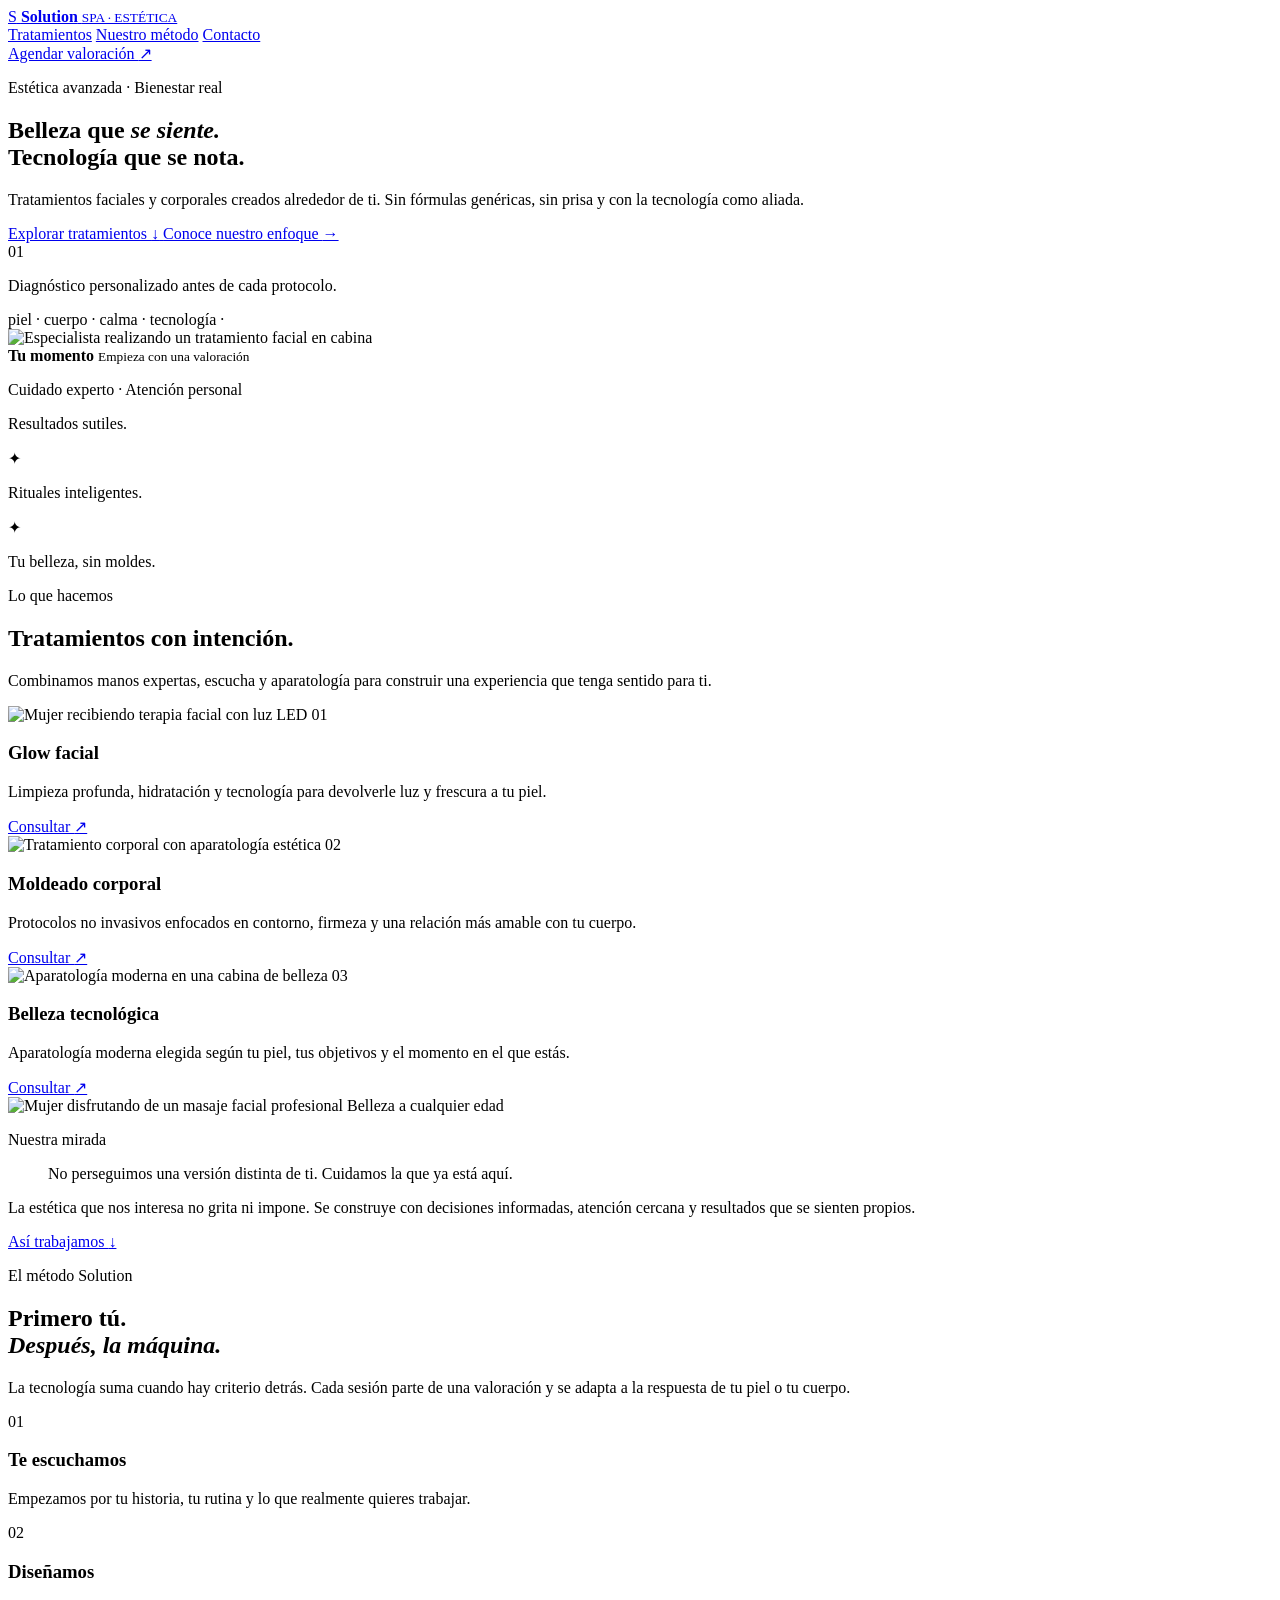
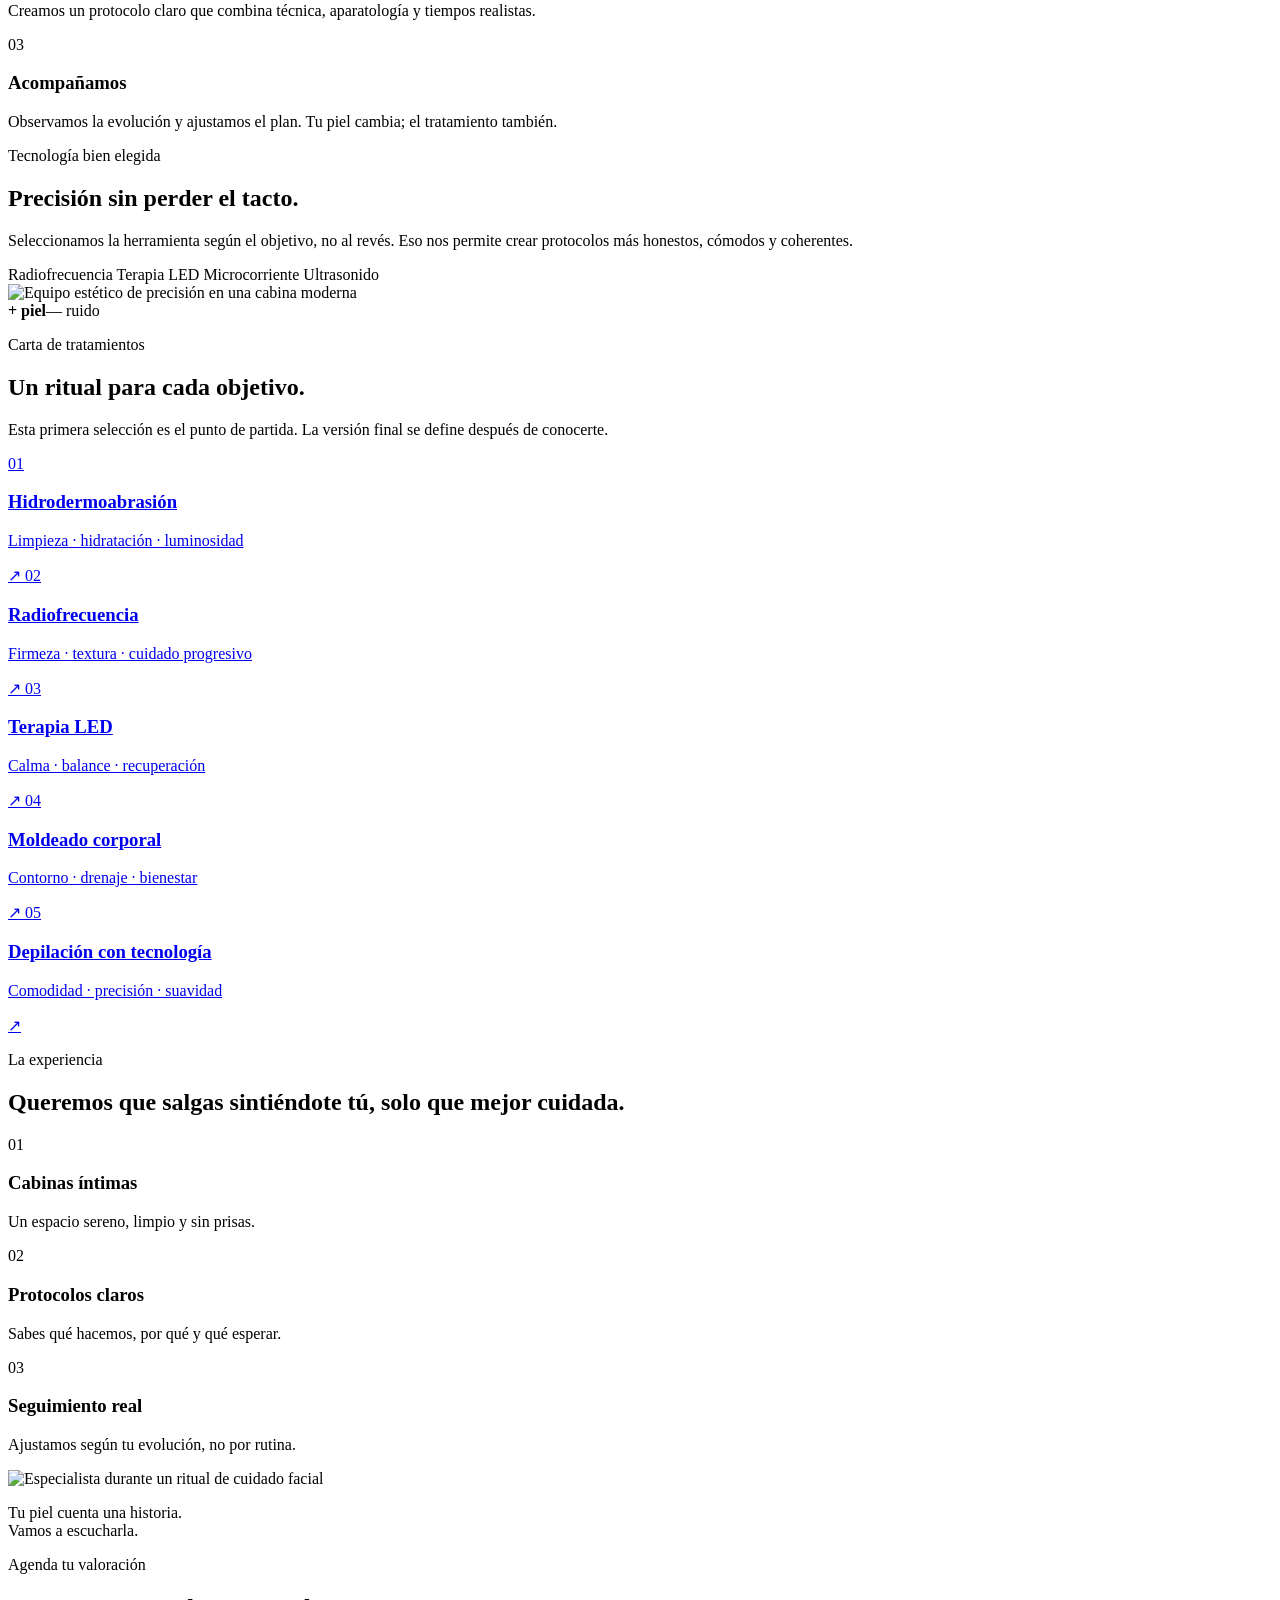
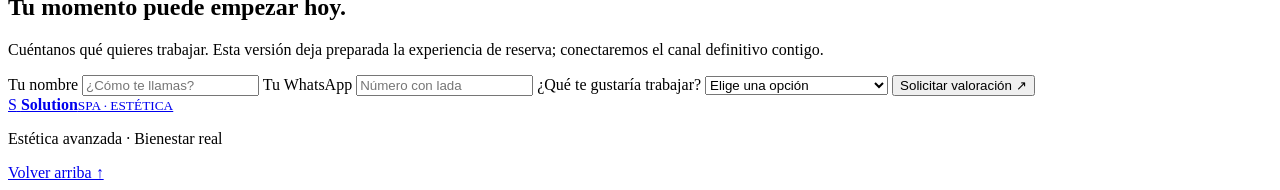
==== index.html @ 18a2b8a5 "Create complete Solution SPA landing page" ====
<!doctype html>
<html lang="es-MX">
  <head>
    <meta charset="UTF-8" />
    <meta name="viewport" content="width=device-width, initial-scale=1" />
    <meta name="theme-color" content="#2b2323" />
    <meta
      name="description"
      content="Tratamientos faciales y corporales personalizados con aparatología estética, cuidado experto y una experiencia creada alrededor de ti."
    />
    <meta property="og:type" content="website" />
    <meta property="og:locale" content="es_MX" />
    <meta property="og:title" content="Solution SPA | Belleza que se siente" />
    <meta
      property="og:description"
      content="Tecnología que se nota. Tratamientos faciales y corporales creados alrededor de ti."
    />
    <meta
      property="og:image"
      content="https://solution-spa.fernandez83.chatgpt.site/og.png"
    />
    <meta name="twitter:card" content="summary_large_image" />
    <title>Solution SPA | Estética avanzada y bienestar</title>
    <link rel="icon" href="favicon.svg" type="image/svg+xml" />
    <link rel="preconnect" href="https://images.pexels.com" />
    <link rel="stylesheet" href="styles.css" />
    <script src="script.js" defer></script>
  </head>
  <body>
    <main>
      <header class="site-header">
        <a class="brand" href="#inicio" aria-label="Solution SPA, inicio">
          <span class="brand-mark">S</span>
          <span class="brand-copy">
            <strong>Solution</strong>
            <small>SPA · ESTÉTICA</small>
          </span>
        </a>

        <nav class="desktop-nav" aria-label="Navegación principal">
          <a href="#tratamientos">Tratamientos</a>
          <a href="#metodo">Nuestro método</a>
          <a href="#contacto">Contacto</a>
        </nav>

        <a class="header-cta" href="#contacto">
          Agendar valoración <span aria-hidden="true">↗</span>
        </a>
      </header>

      <section class="hero" id="inicio">
        <div class="hero-copy">
          <p class="eyebrow"><span></span> Estética avanzada · Bienestar real</p>
          <h1>
            Belleza que <em>se siente.</em><br />
            Tecnología que se nota.
          </h1>
          <p class="hero-intro">
            Tratamientos faciales y corporales creados alrededor de ti. Sin
            fórmulas genéricas, sin prisa y con la tecnología como aliada.
          </p>
          <div class="hero-actions">
            <a class="button button-primary" href="#tratamientos">
              Explorar tratamientos <span aria-hidden="true">↓</span>
            </a>
            <a class="text-link" href="#metodo">
              Conoce nuestro enfoque <span aria-hidden="true">→</span>
            </a>
          </div>
          <div class="hero-detail">
            <span>01</span>
            <p>Diagnóstico personalizado antes de cada protocolo.</p>
          </div>
        </div>

        <div class="hero-visual">
          <div class="hero-orbit" aria-hidden="true">
            <span>piel · cuerpo · calma · tecnología ·</span>
          </div>
          <img
            src="https://images.pexels.com/photos/7446662/pexels-photo-7446662.jpeg?auto=compress&amp;cs=tinysrgb&amp;w=1600"
            alt="Especialista realizando un tratamiento facial en cabina"
          />
          <div class="hero-card">
            <span class="pulse"></span>
            <div>
              <strong>Tu momento</strong>
              <small>Empieza con una valoración</small>
            </div>
          </div>
          <p class="image-credit">Cuidado experto · Atención personal</p>
        </div>
      </section>

      <section class="intro-band" aria-label="Filosofía Solution SPA">
        <p>Resultados sutiles.</p>
        <span aria-hidden="true">✦</span>
        <p>Rituales inteligentes.</p>
        <span aria-hidden="true">✦</span>
        <p>Tu belleza, sin moldes.</p>
      </section>

      <section class="treatments section-shell" id="tratamientos">
        <div class="section-heading">
          <div>
            <p class="eyebrow"><span></span> Lo que hacemos</p>
            <h2>Tratamientos con intención.</h2>
          </div>
          <p>
            Combinamos manos expertas, escucha y aparatología para construir
            una experiencia que tenga sentido para ti.
          </p>
        </div>

        <div class="treatment-grid">
          <article class="treatment-card">
            <div class="treatment-image">
              <img
                src="https://images.pexels.com/photos/7216290/pexels-photo-7216290.jpeg?auto=compress&amp;cs=tinysrgb&amp;w=1200"
                alt="Mujer recibiendo terapia facial con luz LED"
                loading="lazy"
              />
              <span>01</span>
            </div>
            <div class="treatment-content">
              <h3>Glow facial</h3>
              <p>
                Limpieza profunda, hidratación y tecnología para devolverle luz
                y frescura a tu piel.
              </p>
              <a href="#contacto">Consultar <span aria-hidden="true">↗</span></a>
            </div>
          </article>

          <article class="treatment-card">
            <div class="treatment-image">
              <img
                src="https://images.pexels.com/photos/7772650/pexels-photo-7772650.jpeg?auto=compress&amp;cs=tinysrgb&amp;w=1200"
                alt="Tratamiento corporal con aparatología estética"
                loading="lazy"
              />
              <span>02</span>
            </div>
            <div class="treatment-content">
              <h3>Moldeado corporal</h3>
              <p>
                Protocolos no invasivos enfocados en contorno, firmeza y una
                relación más amable con tu cuerpo.
              </p>
              <a href="#contacto">Consultar <span aria-hidden="true">↗</span></a>
            </div>
          </article>

          <article class="treatment-card">
            <div class="treatment-image">
              <img
                src="https://images.pexels.com/photos/3736280/pexels-photo-3736280.jpeg?auto=compress&amp;cs=tinysrgb&amp;w=1200"
                alt="Aparatología moderna en una cabina de belleza"
                loading="lazy"
              />
              <span>03</span>
            </div>
            <div class="treatment-content">
              <h3>Belleza tecnológica</h3>
              <p>
                Aparatología moderna elegida según tu piel, tus objetivos y el
                momento en el que estás.
              </p>
              <a href="#contacto">Consultar <span aria-hidden="true">↗</span></a>
            </div>
          </article>
        </div>
      </section>

      <section class="manifesto">
        <div class="manifesto-image">
          <img
            src="https://images.pexels.com/photos/7582555/pexels-photo-7582555.jpeg?auto=compress&amp;cs=tinysrgb&amp;w=1600"
            alt="Mujer disfrutando de un masaje facial profesional"
            loading="lazy"
          />
          <span class="image-label">Belleza a cualquier edad</span>
        </div>
        <div class="manifesto-copy">
          <p class="eyebrow"><span></span> Nuestra mirada</p>
          <blockquote>
            No perseguimos una versión distinta de ti. Cuidamos la que ya está
            aquí.
          </blockquote>
          <p>
            La estética que nos interesa no grita ni impone. Se construye con
            decisiones informadas, atención cercana y resultados que se sienten
            propios.
          </p>
          <a class="text-link" href="#metodo">
            Así trabajamos <span aria-hidden="true">↓</span>
          </a>
        </div>
      </section>

      <section class="method section-shell" id="metodo">
        <div class="method-intro">
          <p class="eyebrow"><span></span> El método Solution</p>
          <h2>Primero tú.<br /><em>Después, la máquina.</em></h2>
          <p>
            La tecnología suma cuando hay criterio detrás. Cada sesión parte de
            una valoración y se adapta a la respuesta de tu piel o tu cuerpo.
          </p>
        </div>
        <div class="method-steps">
          <article>
            <span>01</span>
            <div>
              <h3>Te escuchamos</h3>
              <p>
                Empezamos por tu historia, tu rutina y lo que realmente quieres
                trabajar.
              </p>
            </div>
          </article>
          <article>
            <span>02</span>
            <div>
              <h3>Diseñamos</h3>
              <p>
                Creamos un protocolo claro que combina técnica, aparatología y
                tiempos realistas.
              </p>
            </div>
          </article>
          <article>
            <span>03</span>
            <div>
              <h3>Acompañamos</h3>
              <p>
                Observamos la evolución y ajustamos el plan. Tu piel cambia; el
                tratamiento también.
              </p>
            </div>
          </article>
        </div>
      </section>

      <section class="technology">
        <div class="technology-copy">
          <p class="eyebrow"><span></span> Tecnología bien elegida</p>
          <h2>Precisión sin perder el tacto.</h2>
          <p>
            Seleccionamos la herramienta según el objetivo, no al revés. Eso
            nos permite crear protocolos más honestos, cómodos y coherentes.
          </p>
          <div class="tech-tags" aria-label="Tecnologías disponibles">
            <span>Radiofrecuencia</span>
            <span>Terapia LED</span>
            <span>Microcorriente</span>
            <span>Ultrasonido</span>
          </div>
        </div>
        <div class="technology-image">
          <img
            src="https://images.pexels.com/photos/14438392/pexels-photo-14438392.jpeg?auto=compress&amp;cs=tinysrgb&amp;w=1600"
            alt="Equipo estético de precisión en una cabina moderna"
            loading="lazy"
          />
          <div class="tech-note"><strong>+ piel</strong><span>— ruido</span></div>
        </div>
      </section>

      <section class="service-menu section-shell">
        <div class="service-menu-heading">
          <p class="eyebrow"><span></span> Carta de tratamientos</p>
          <h2>Un ritual para cada objetivo.</h2>
          <p>
            Esta primera selección es el punto de partida. La versión final se
            define después de conocerte.
          </p>
        </div>
        <div class="service-list">
          <a href="#contacto">
            <span class="service-number">01</span><h3>Hidrodermoabrasión</h3>
            <p>Limpieza · hidratación · luminosidad</p><span class="service-arrow">↗</span>
          </a>
          <a href="#contacto">
            <span class="service-number">02</span><h3>Radiofrecuencia</h3>
            <p>Firmeza · textura · cuidado progresivo</p><span class="service-arrow">↗</span>
          </a>
          <a href="#contacto">
            <span class="service-number">03</span><h3>Terapia LED</h3>
            <p>Calma · balance · recuperación</p><span class="service-arrow">↗</span>
          </a>
          <a href="#contacto">
            <span class="service-number">04</span><h3>Moldeado corporal</h3>
            <p>Contorno · drenaje · bienestar</p><span class="service-arrow">↗</span>
          </a>
          <a href="#contacto">
            <span class="service-number">05</span><h3>Depilación con tecnología</h3>
            <p>Comodidad · precisión · suavidad</p><span class="service-arrow">↗</span>
          </a>
        </div>
      </section>

      <section class="promise">
        <div class="promise-title">
          <p class="eyebrow"><span></span> La experiencia</p>
          <h2>Queremos que salgas sintiéndote tú, solo que mejor cuidada.</h2>
        </div>
        <div class="promise-grid">
          <article><span>01</span><h3>Cabinas íntimas</h3><p>Un espacio sereno, limpio y sin prisas.</p></article>
          <article><span>02</span><h3>Protocolos claros</h3><p>Sabes qué hacemos, por qué y qué esperar.</p></article>
          <article><span>03</span><h3>Seguimiento real</h3><p>Ajustamos según tu evolución, no por rutina.</p></article>
        </div>
      </section>

      <section class="contact" id="contacto">
        <div class="contact-visual">
          <img
            src="https://images.pexels.com/photos/16120497/pexels-photo-16120497/free-photo-of-beautician-making-facial-beauty-procedures-for-woman-in-salon.jpeg?auto=compress&amp;cs=tinysrgb&amp;w=1600"
            alt="Especialista durante un ritual de cuidado facial"
            loading="lazy"
          />
          <p>Tu piel cuenta una historia.<br />Vamos a escucharla.</p>
        </div>
        <div class="contact-copy">
          <p class="eyebrow"><span></span> Agenda tu valoración</p>
          <h2>Tu momento puede empezar hoy.</h2>
          <p class="contact-intro">
            Cuéntanos qué quieres trabajar. Esta versión deja preparada la
            experiencia de reserva; conectaremos el canal definitivo contigo.
          </p>
          <form class="booking-form" id="booking-form">
            <label>
              <span>Tu nombre</span>
              <input name="name" type="text" placeholder="¿Cómo te llamas?" required />
            </label>
            <label>
              <span>Tu WhatsApp</span>
              <input name="phone" type="tel" placeholder="Número con lada" required />
            </label>
            <label class="full-field">
              <span>¿Qué te gustaría trabajar?</span>
              <select name="interest" required>
                <option value="" selected disabled>Elige una opción</option>
                <option>Rostro y piel</option>
                <option>Moldeado corporal</option>
                <option>Depilación</option>
                <option>Quiero una recomendación</option>
              </select>
            </label>
            <button class="button button-contact full-field" type="submit">
              Solicitar valoración <span aria-hidden="true">↗</span>
            </button>
          </form>
          <div class="form-success" id="form-success" role="status" hidden>
            <span aria-hidden="true">✓</span>
            <div>
              <strong>Solicitud preparada</strong>
              <p>
                El formulario ya funciona en esta vista. Falta conectar el
                WhatsApp o correo definitivo de Solution SPA para recibirla.
              </p>
            </div>
            <button type="button" id="form-reset">Crear otra</button>
          </div>
        </div>
      </section>

      <footer>
        <a class="brand footer-brand" href="#inicio">
          <span class="brand-mark">S</span>
          <span class="brand-copy"><strong>Solution</strong><small>SPA · ESTÉTICA</small></span>
        </a>
        <p>Estética avanzada · Bienestar real</p>
        <a href="#inicio">Volver arriba ↑</a>
      </footer>
    </main>
  </body>
</html>
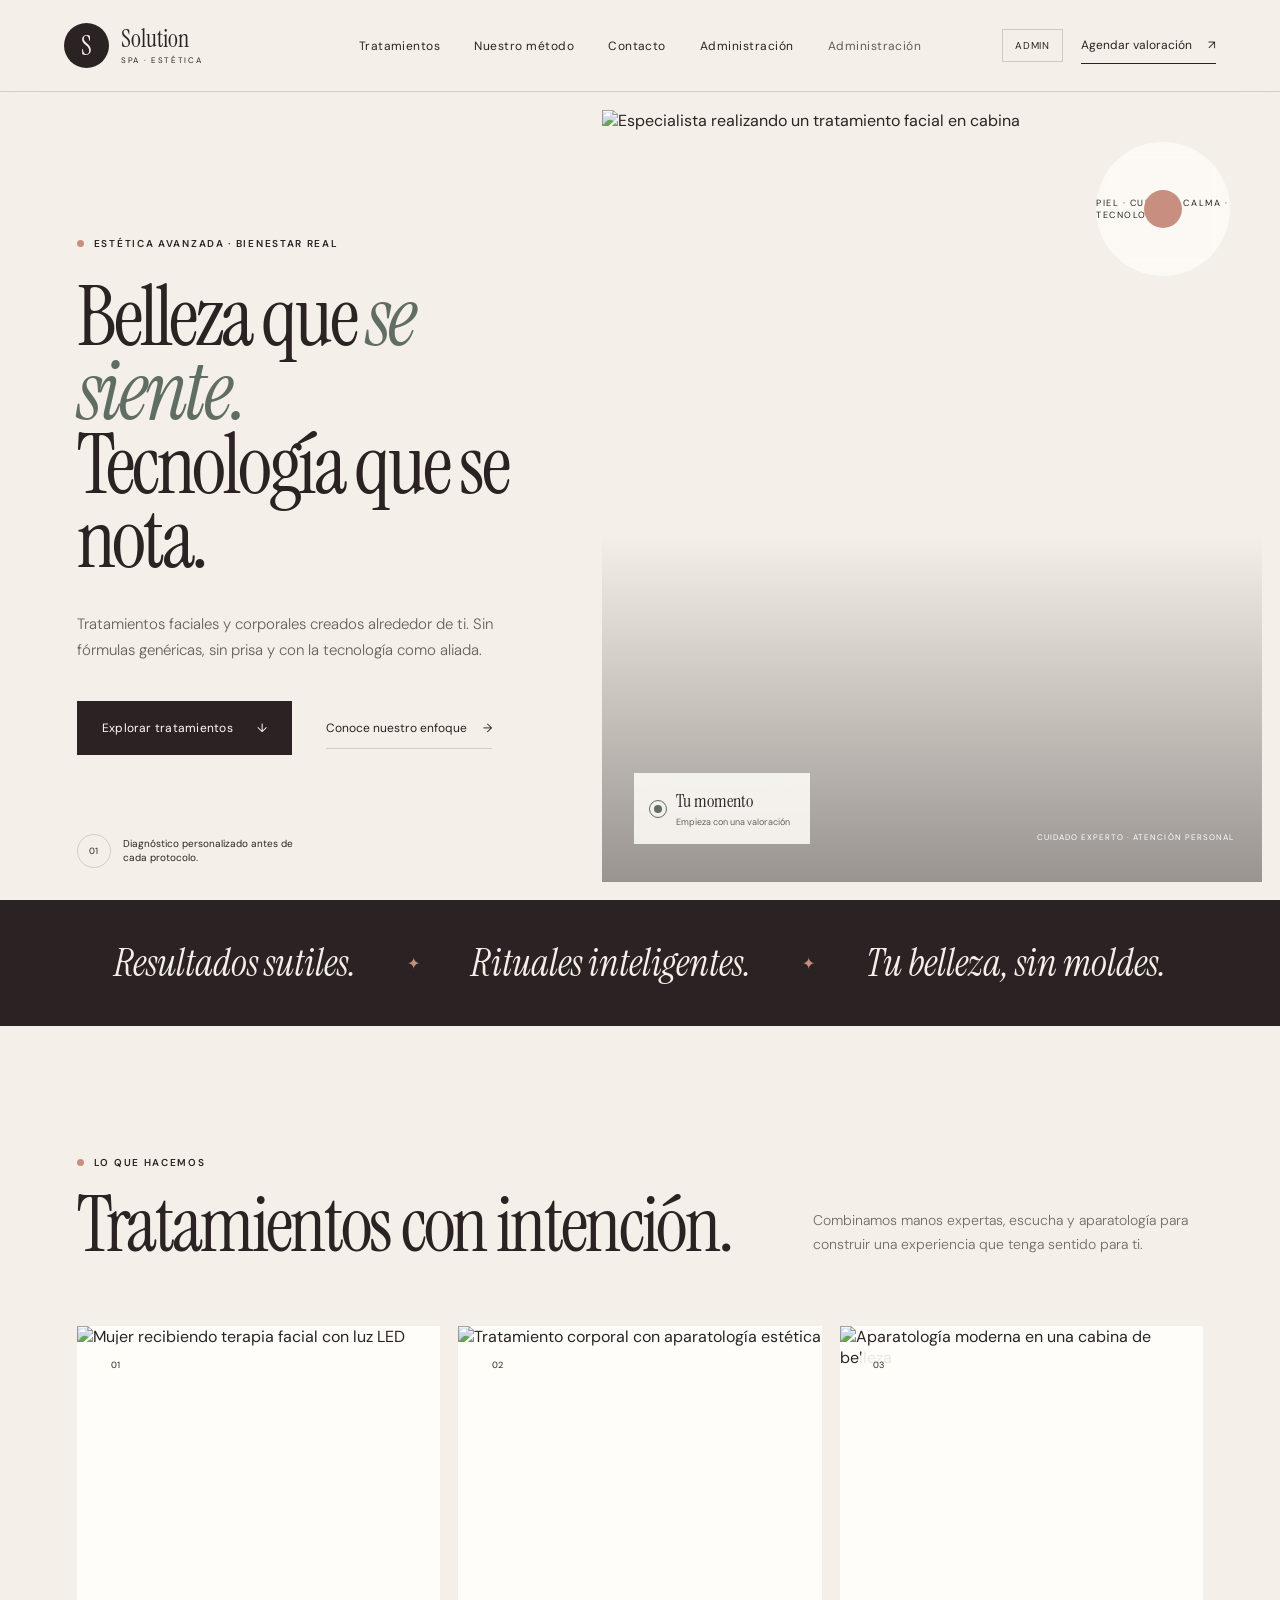
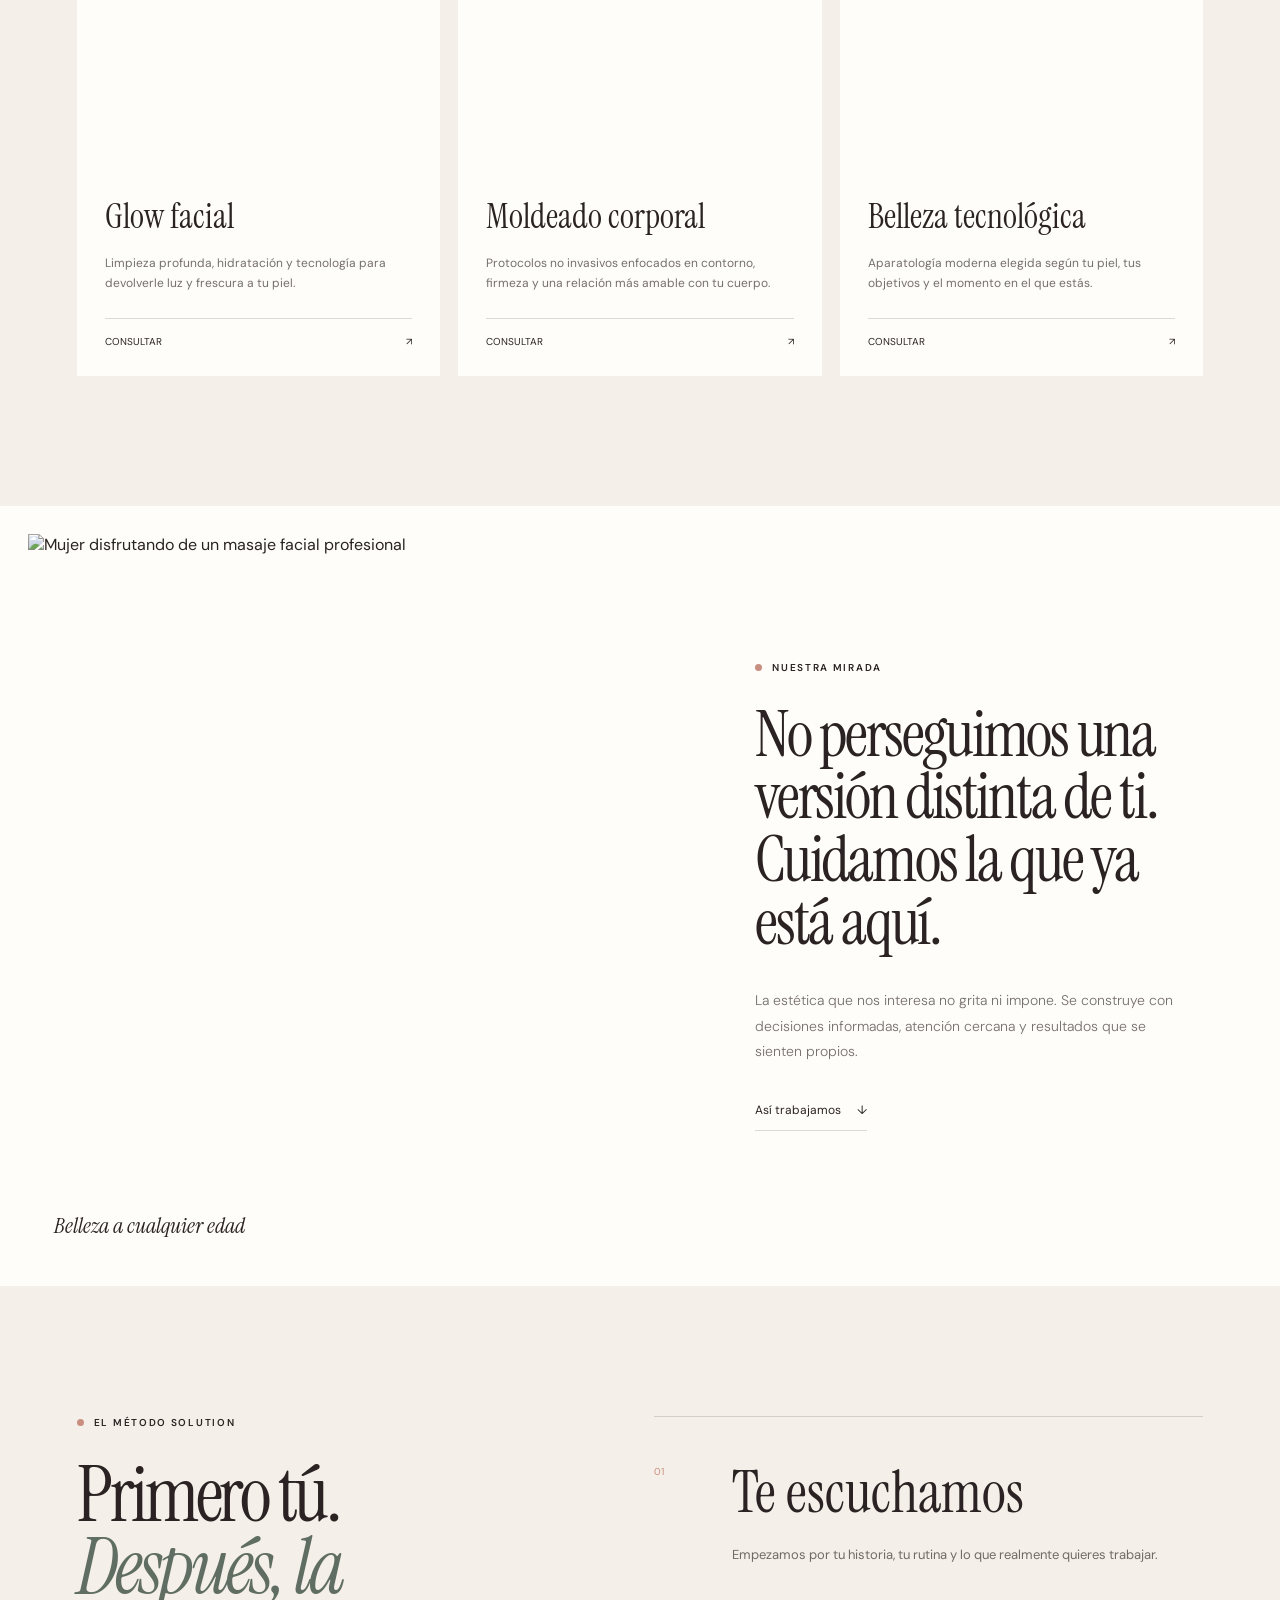
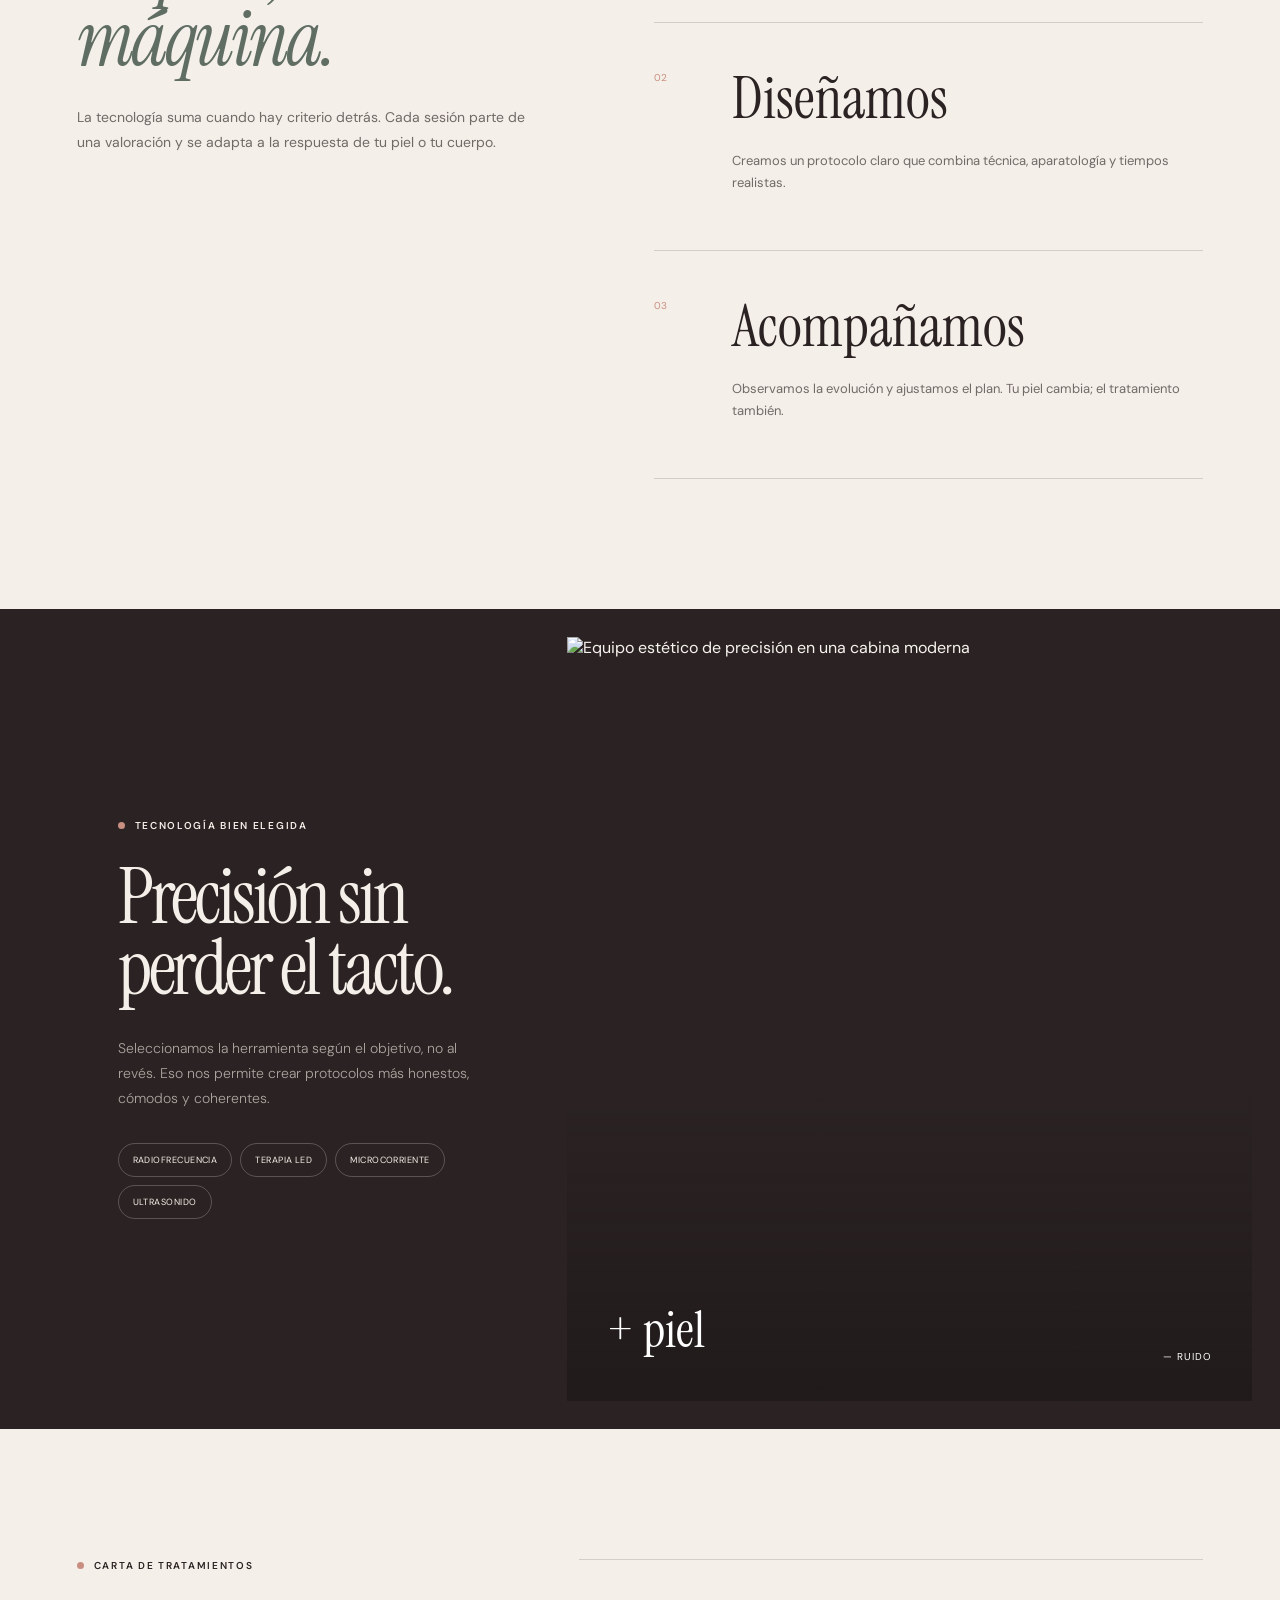
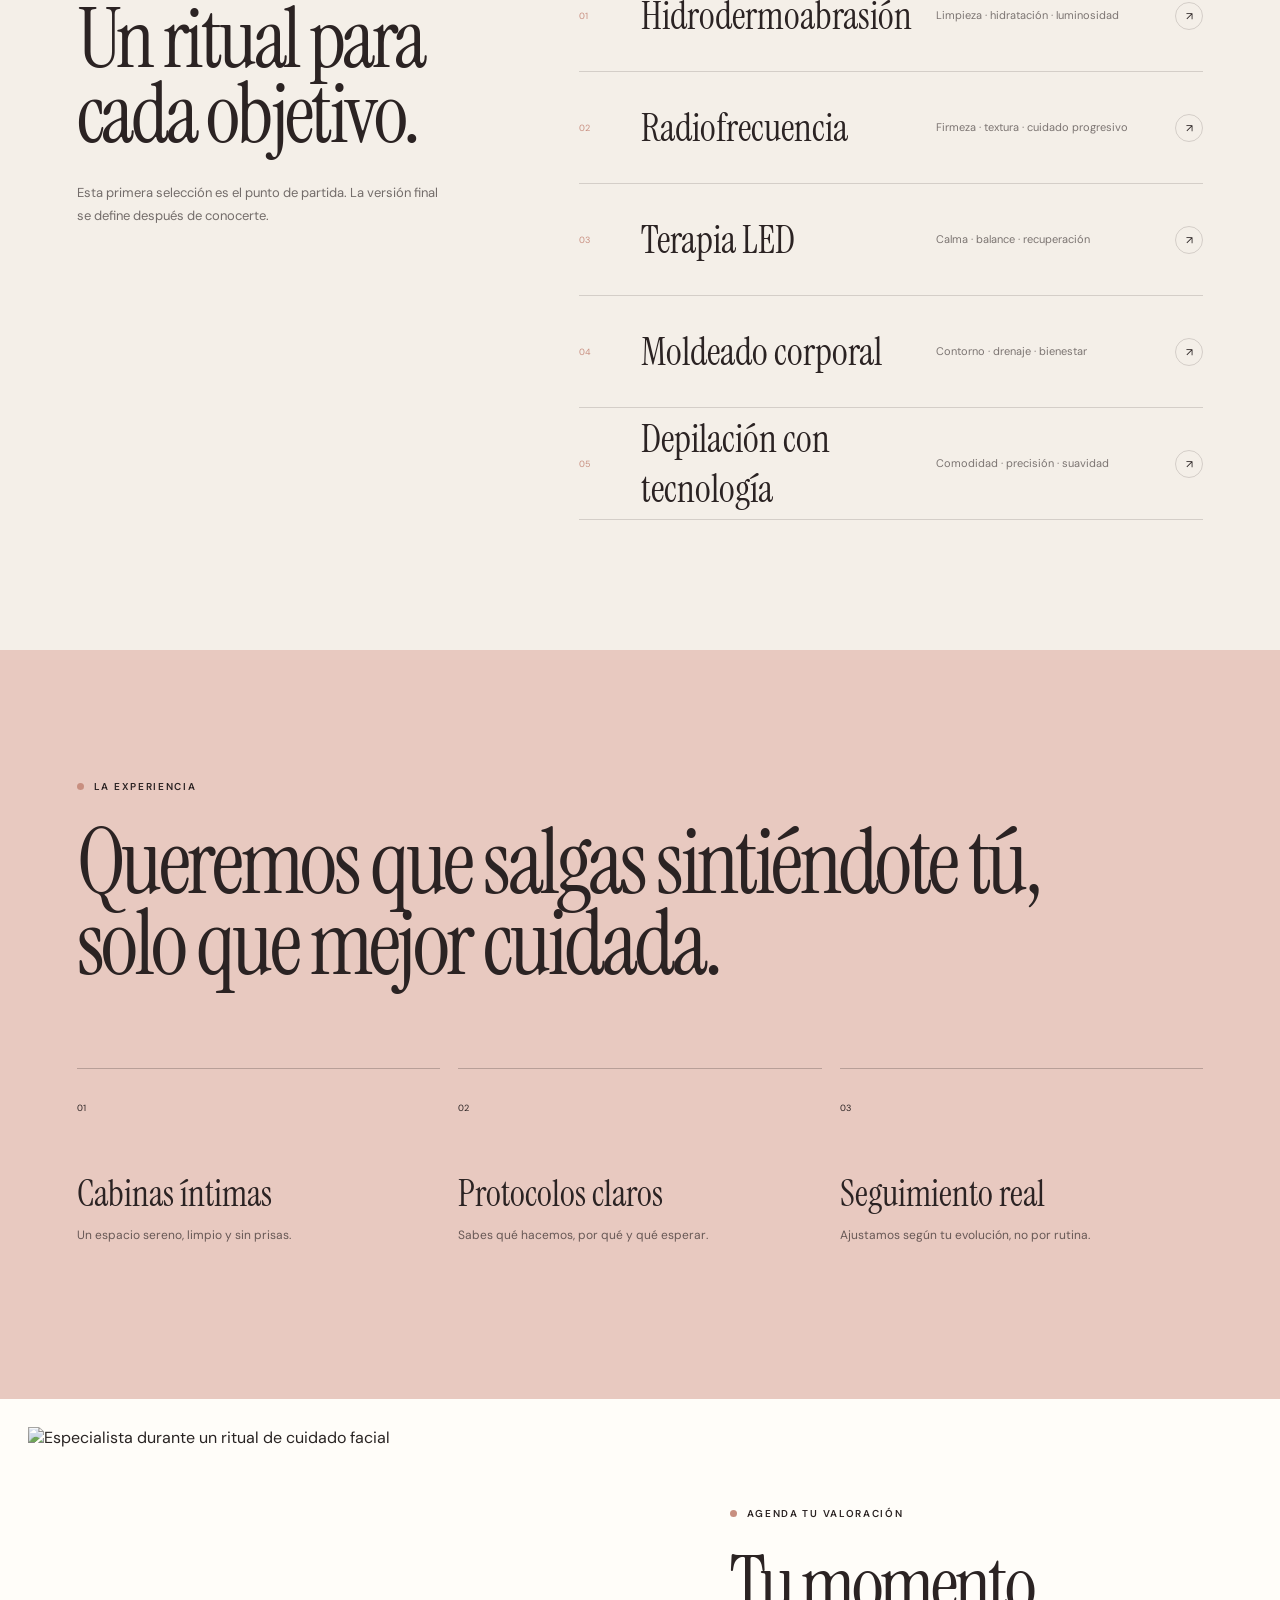
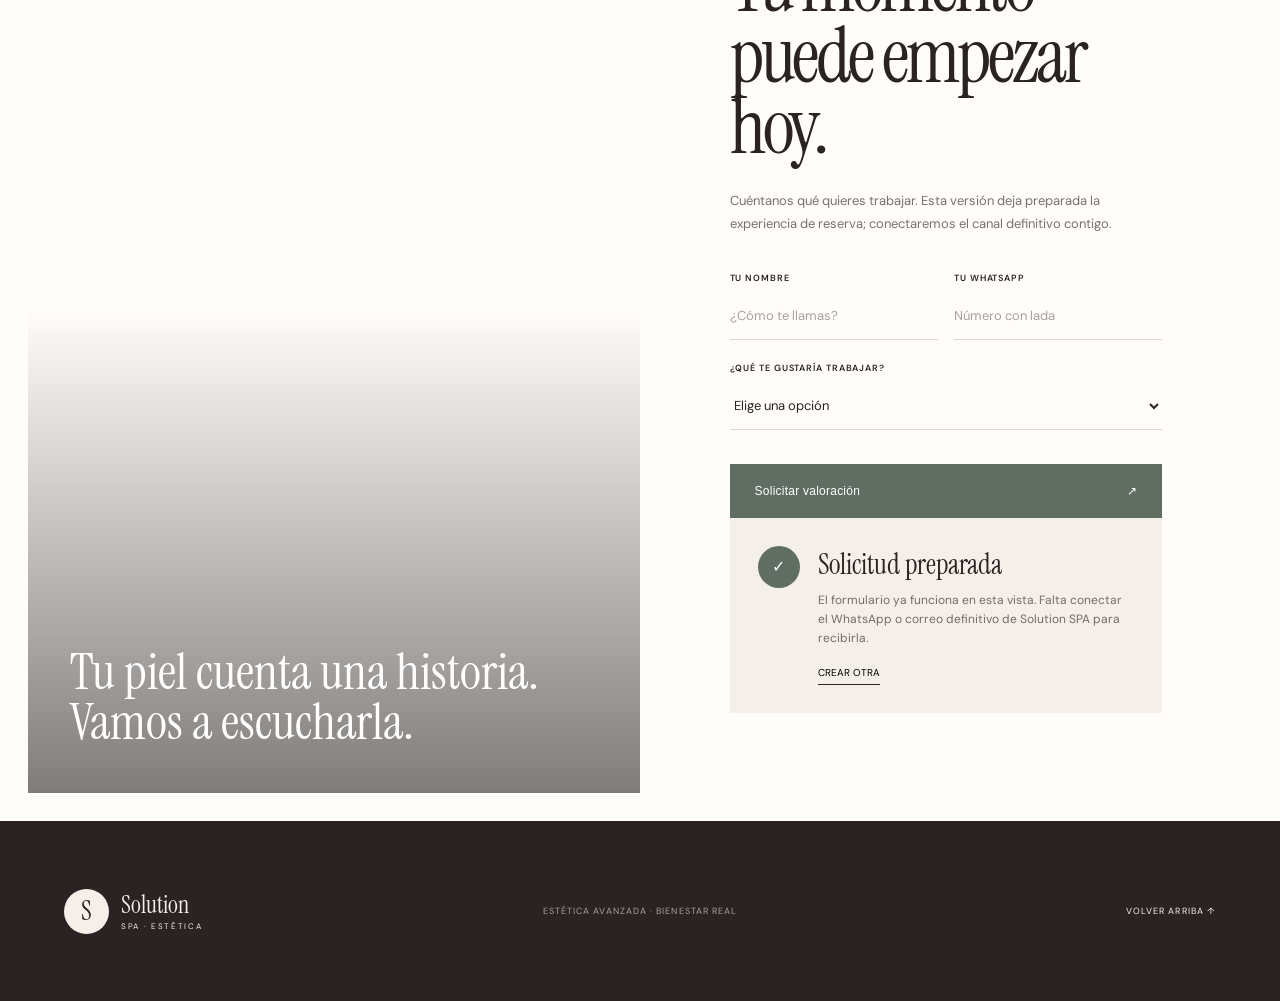
==== commit 67ee79f9: "Add permanent admin access directly in public header" ====
--- a/index.html
+++ b/index.html
@@ -24,7 +24,14 @@
     <link rel="icon" href="favicon.svg" type="image/svg+xml" />
     <link rel="preconnect" href="https://images.pexels.com" />
     <link rel="stylesheet" href="styles.css" />
-    <script src="script.js" defer></script>
+    <style>
+      .header-actions{display:flex;align-items:center;gap:18px;justify-self:end}
+      .admin-link{font-size:10px;letter-spacing:.08em;text-transform:uppercase;border:1px solid rgba(43,35,35,.18);padding:9px 12px;white-space:nowrap}
+      @media(max-width:1080px){.header-actions{gap:12px}.admin-link{display:inline-flex}}
+      @media(max-width:760px){.site-header{grid-template-columns:1fr auto}.header-actions{gap:10px}.admin-link{font-size:8px;padding:7px 8px}.header-cta{font-size:10px;gap:6px}}
+      @media(max-width:430px){.brand-copy small{display:none}.header-actions{gap:7px}.admin-link{padding:7px}.header-cta{font-size:9px}}
+    </style>
+    <script src="script.js?v=20260823-2051" defer></script>
   </head>
   <body>
     <main>
@@ -41,11 +48,15 @@
           <a href="#tratamientos">Tratamientos</a>
           <a href="#metodo">Nuestro método</a>
           <a href="#contacto">Contacto</a>
+          <a href="admin/">Administración</a>
         </nav>
 
-        <a class="header-cta" href="#contacto">
-          Agendar valoración <span aria-hidden="true">↗</span>
-        </a>
+        <div class="header-actions">
+          <a class="admin-link" href="admin/" aria-label="Entrar a la administración de Solution SPA">Admin</a>
+          <a class="header-cta" href="#contacto">
+            Agendar valoración <span aria-hidden="true">↗</span>
+          </a>
+        </div>
       </header>
 
       <section class="hero" id="inicio">
@@ -374,4 +385,4 @@
       </footer>
     </main>
   </body>
-</html>
+</html>
--- a/styles.css
+++ b/styles.css
@@ -0,0 +1,1445 @@
+@import url("https://fonts.googleapis.com/css2?family=DM+Sans:wght@300;400;500;600&family=Instrument+Serif:ital@0;1&display=swap");
+
+:root {
+  --ink: #2b2323;
+  --cream: #f4efe8;
+  --paper: #fffdf9;
+  --sage: #879486;
+  --sage-deep: #5f6d62;
+  --rose: #c88f80;
+  --rose-pale: #e8c9c0;
+  --line: rgba(43, 35, 35, 0.16);
+  --display: "Instrument Serif", Georgia, serif;
+  --sans: "DM Sans", Arial, sans-serif;
+}
+
+* {
+  box-sizing: border-box;
+}
+
+html {
+  scroll-behavior: smooth;
+}
+
+body {
+  margin: 0;
+  background: var(--cream);
+  color: var(--ink);
+  font-family: var(--sans);
+  font-weight: 400;
+  overflow-x: hidden;
+}
+
+a {
+  color: inherit;
+  text-decoration: none;
+}
+
+img {
+  display: block;
+  width: 100%;
+}
+
+::selection {
+  background: var(--rose-pale);
+  color: var(--ink);
+}
+
+.site-header {
+  align-items: center;
+  background: rgba(244, 239, 232, 0.84);
+  backdrop-filter: blur(16px);
+  border-bottom: 1px solid var(--line);
+  display: grid;
+  grid-template-columns: 1fr auto 1fr;
+  height: 92px;
+  left: 0;
+  padding: 0 clamp(24px, 5vw, 76px);
+  position: fixed;
+  right: 0;
+  top: 0;
+  z-index: 20;
+}
+
+.brand {
+  align-items: center;
+  display: inline-flex;
+  gap: 12px;
+  justify-self: start;
+}
+
+.brand-mark {
+  align-items: center;
+  background: var(--ink);
+  border-radius: 50%;
+  color: var(--cream);
+  display: flex;
+  font-family: var(--display);
+  font-size: 26px;
+  height: 45px;
+  justify-content: center;
+  width: 45px;
+}
+
+.brand-copy {
+  display: flex;
+  flex-direction: column;
+  line-height: 1;
+}
+
+.brand-copy strong {
+  font-family: var(--display);
+  font-size: 24px;
+  font-weight: 400;
+}
+
+.brand-copy small {
+  font-size: 8px;
+  letter-spacing: 0.21em;
+  margin-top: 5px;
+}
+
+.desktop-nav {
+  display: flex;
+  gap: 34px;
+  justify-self: center;
+}
+
+.desktop-nav a {
+  font-size: 12px;
+  letter-spacing: 0.04em;
+  position: relative;
+}
+
+.desktop-nav a::after {
+  background: var(--ink);
+  bottom: -6px;
+  content: "";
+  height: 1px;
+  left: 0;
+  position: absolute;
+  transform: scaleX(0);
+  transform-origin: right;
+  transition: transform 0.3s ease;
+  width: 100%;
+}
+
+.desktop-nav a:hover::after {
+  transform: scaleX(1);
+  transform-origin: left;
+}
+
+.header-cta {
+  align-items: center;
+  border-bottom: 1px solid var(--ink);
+  display: inline-flex;
+  font-size: 12px;
+  gap: 16px;
+  justify-self: end;
+  padding: 10px 0;
+}
+
+.header-cta span,
+.text-link span,
+.treatment-content a span {
+  transition: transform 0.25s ease;
+}
+
+.header-cta:hover span,
+.text-link:hover span,
+.treatment-content a:hover span {
+  transform: translate(3px, -3px);
+}
+
+.hero {
+  display: grid;
+  grid-template-columns: minmax(0, 0.94fr) minmax(480px, 1.06fr);
+  min-height: 100svh;
+  padding-top: 92px;
+}
+
+.hero-copy {
+  align-items: flex-start;
+  display: flex;
+  flex-direction: column;
+  justify-content: center;
+  padding: 80px clamp(28px, 6vw, 100px);
+  position: relative;
+}
+
+.eyebrow {
+  align-items: center;
+  display: flex;
+  font-size: 10px;
+  font-weight: 600;
+  gap: 10px;
+  letter-spacing: 0.17em;
+  margin: 0 0 30px;
+  text-transform: uppercase;
+}
+
+.eyebrow span {
+  background: var(--rose);
+  border-radius: 50%;
+  height: 7px;
+  width: 7px;
+}
+
+.hero h1 {
+  font-family: var(--display);
+  font-size: clamp(62px, 6.5vw, 104px);
+  font-weight: 400;
+  letter-spacing: -0.04em;
+  line-height: 0.89;
+  margin: 0;
+  max-width: 760px;
+}
+
+.hero h1 em {
+  color: var(--sage-deep);
+  font-weight: 400;
+}
+
+.hero-intro {
+  color: rgba(43, 35, 35, 0.7);
+  font-size: 15px;
+  font-weight: 300;
+  line-height: 1.7;
+  margin: 36px 0 0;
+  max-width: 490px;
+}
+
+.hero-actions {
+  align-items: center;
+  display: flex;
+  gap: 34px;
+  margin-top: 38px;
+}
+
+.button {
+  align-items: center;
+  display: inline-flex;
+  font-size: 12px;
+  gap: 24px;
+  justify-content: center;
+  letter-spacing: 0.02em;
+  min-height: 54px;
+  padding: 0 24px;
+}
+
+.button-primary {
+  background: var(--ink);
+  border: 1px solid var(--ink);
+  color: var(--paper);
+  transition: background 0.25s ease, color 0.25s ease;
+}
+
+.button-primary:hover {
+  background: transparent;
+  color: var(--ink);
+}
+
+.text-link {
+  border-bottom: 1px solid var(--line);
+  display: inline-flex;
+  font-size: 12px;
+  gap: 16px;
+  padding: 12px 0;
+}
+
+.hero-detail {
+  align-items: center;
+  bottom: 32px;
+  display: flex;
+  gap: 12px;
+  left: clamp(28px, 6vw, 100px);
+  position: absolute;
+}
+
+.hero-detail span {
+  align-items: center;
+  border: 1px solid var(--line);
+  border-radius: 50%;
+  display: flex;
+  font-size: 9px;
+  height: 34px;
+  justify-content: center;
+  width: 34px;
+}
+
+.hero-detail p {
+  font-size: 10px;
+  line-height: 1.4;
+  margin: 0;
+  max-width: 180px;
+}
+
+.hero-visual {
+  margin: 18px 18px 18px 0;
+  min-height: calc(100svh - 128px);
+  overflow: hidden;
+  position: relative;
+}
+
+.hero-visual::after {
+  background: linear-gradient(180deg, transparent 55%, rgba(28, 22, 22, 0.42));
+  content: "";
+  inset: 0;
+  pointer-events: none;
+  position: absolute;
+}
+
+.hero-visual > img {
+  filter: saturate(0.78) sepia(0.06);
+  height: 100%;
+  object-fit: cover;
+  object-position: 53% center;
+  transition: transform 1.2s cubic-bezier(0.2, 0.8, 0.2, 1);
+}
+
+.hero-visual:hover > img {
+  transform: scale(1.025);
+}
+
+.hero-orbit {
+  align-items: center;
+  backdrop-filter: blur(10px);
+  background: rgba(255, 253, 249, 0.74);
+  border-radius: 50%;
+  display: flex;
+  height: 134px;
+  justify-content: center;
+  position: absolute;
+  right: 32px;
+  top: 32px;
+  width: 134px;
+  z-index: 2;
+}
+
+.hero-orbit::after {
+  background: var(--rose);
+  border-radius: 50%;
+  content: "";
+  height: 38px;
+  position: absolute;
+  width: 38px;
+}
+
+.hero-orbit span {
+  animation: spin 18s linear infinite;
+  font-size: 9px;
+  letter-spacing: 0.17em;
+  position: absolute;
+  text-transform: uppercase;
+}
+
+.hero-card {
+  align-items: center;
+  backdrop-filter: blur(14px);
+  background: rgba(255, 253, 249, 0.86);
+  bottom: 38px;
+  display: flex;
+  gap: 14px;
+  left: 32px;
+  padding: 16px 20px;
+  position: absolute;
+  z-index: 2;
+}
+
+.hero-card .pulse {
+  background: var(--sage-deep);
+  border-radius: 50%;
+  height: 8px;
+  position: relative;
+  width: 8px;
+}
+
+.hero-card .pulse::after {
+  animation: pulse 2s ease-out infinite;
+  border: 1px solid var(--sage-deep);
+  border-radius: 50%;
+  content: "";
+  inset: -5px;
+  position: absolute;
+}
+
+.hero-card div {
+  display: flex;
+  flex-direction: column;
+}
+
+.hero-card strong {
+  font-family: var(--display);
+  font-size: 18px;
+  font-weight: 400;
+}
+
+.hero-card small {
+  font-size: 9px;
+  margin-top: 3px;
+  opacity: 0.7;
+}
+
+.image-credit {
+  bottom: 40px;
+  color: white;
+  font-size: 8px;
+  letter-spacing: 0.13em;
+  margin: 0;
+  position: absolute;
+  right: 28px;
+  text-transform: uppercase;
+  z-index: 2;
+}
+
+.intro-band {
+  align-items: center;
+  background: var(--ink);
+  color: var(--cream);
+  display: flex;
+  gap: clamp(20px, 4vw, 64px);
+  justify-content: center;
+  min-height: 126px;
+  overflow: hidden;
+  padding: 28px;
+}
+
+.intro-band p {
+  font-family: var(--display);
+  font-size: clamp(26px, 3vw, 46px);
+  font-style: italic;
+  margin: 0;
+  white-space: nowrap;
+}
+
+.intro-band span {
+  color: var(--rose);
+  font-size: 16px;
+}
+
+.section-shell {
+  padding: 130px clamp(24px, 6vw, 96px);
+}
+
+.section-heading {
+  align-items: end;
+  display: grid;
+  gap: 80px;
+  grid-template-columns: 1fr minmax(260px, 390px);
+  margin-bottom: 64px;
+}
+
+.section-heading .eyebrow {
+  margin-bottom: 20px;
+}
+
+.section-heading h2 {
+  font-family: var(--display);
+  font-size: clamp(52px, 6vw, 86px);
+  font-weight: 400;
+  letter-spacing: -0.035em;
+  line-height: 0.95;
+  margin: 0;
+}
+
+.section-heading > p {
+  color: rgba(43, 35, 35, 0.65);
+  font-size: 14px;
+  font-weight: 300;
+  line-height: 1.7;
+  margin: 0 0 5px;
+}
+
+.treatment-grid {
+  display: grid;
+  gap: 18px;
+  grid-template-columns: repeat(3, 1fr);
+}
+
+.treatment-card {
+  background: var(--paper);
+  min-width: 0;
+  overflow: hidden;
+}
+
+.treatment-image {
+  height: 440px;
+  overflow: hidden;
+  position: relative;
+}
+
+.treatment-image img {
+  filter: saturate(0.75);
+  height: 100%;
+  object-fit: cover;
+  transition: filter 0.45s ease, transform 0.65s ease;
+}
+
+.treatment-card:nth-child(2) .treatment-image img {
+  object-position: 55% center;
+}
+
+.treatment-card:hover .treatment-image img {
+  filter: saturate(0.95);
+  transform: scale(1.035);
+}
+
+.treatment-image > span {
+  align-items: center;
+  background: rgba(255, 253, 249, 0.9);
+  border-radius: 50%;
+  display: flex;
+  font-size: 9px;
+  height: 42px;
+  justify-content: center;
+  left: 18px;
+  position: absolute;
+  top: 18px;
+  width: 42px;
+}
+
+.treatment-content {
+  padding: 28px;
+}
+
+.treatment-content h3 {
+  font-family: var(--display);
+  font-size: 34px;
+  font-weight: 400;
+  margin: 0;
+}
+
+.treatment-content p {
+  color: rgba(43, 35, 35, 0.65);
+  font-size: 12px;
+  line-height: 1.7;
+  margin: 14px 0 24px;
+}
+
+.treatment-content a {
+  align-items: center;
+  border-top: 1px solid var(--line);
+  display: flex;
+  font-size: 10px;
+  justify-content: space-between;
+  padding-top: 16px;
+  text-transform: uppercase;
+}
+
+.manifesto {
+  background: var(--paper);
+  display: grid;
+  grid-template-columns: 1.02fr 0.98fr;
+  min-height: 780px;
+}
+
+.manifesto-image {
+  margin: 28px 0 28px 28px;
+  min-height: 720px;
+  overflow: hidden;
+  position: relative;
+}
+
+.manifesto-image img {
+  filter: saturate(0.68) sepia(0.05);
+  height: 100%;
+  object-fit: cover;
+}
+
+.image-label {
+  background: var(--paper);
+  bottom: 0;
+  font-family: var(--display);
+  font-size: 22px;
+  font-style: italic;
+  left: 0;
+  padding: 18px 26px;
+  position: absolute;
+}
+
+.manifesto-copy {
+  align-items: flex-start;
+  display: flex;
+  flex-direction: column;
+  justify-content: center;
+  padding: 90px clamp(40px, 8vw, 140px);
+}
+
+.manifesto-copy blockquote {
+  font-family: var(--display);
+  font-size: clamp(50px, 5vw, 82px);
+  font-weight: 400;
+  letter-spacing: -0.035em;
+  line-height: 0.98;
+  margin: 0;
+}
+
+.manifesto-copy > p:not(.eyebrow) {
+  color: rgba(43, 35, 35, 0.65);
+  font-size: 14px;
+  font-weight: 300;
+  line-height: 1.8;
+  margin: 34px 0 26px;
+  max-width: 480px;
+}
+
+.method {
+  align-items: start;
+  display: grid;
+  gap: clamp(50px, 10vw, 160px);
+  grid-template-columns: minmax(330px, 0.9fr) 1.1fr;
+}
+
+.method-intro {
+  position: sticky;
+  top: 140px;
+}
+
+.method-intro h2 {
+  font-family: var(--display);
+  font-size: clamp(54px, 6vw, 88px);
+  font-weight: 400;
+  letter-spacing: -0.04em;
+  line-height: 0.94;
+  margin: 0;
+}
+
+.method-intro h2 em {
+  color: var(--sage-deep);
+  font-weight: 400;
+}
+
+.method-intro > p:not(.eyebrow) {
+  color: rgba(43, 35, 35, 0.65);
+  font-size: 14px;
+  line-height: 1.75;
+  margin: 30px 0 0;
+  max-width: 460px;
+}
+
+.method-steps article {
+  border-top: 1px solid var(--line);
+  display: grid;
+  gap: 28px;
+  grid-template-columns: 50px 1fr;
+  padding: 38px 0 56px;
+}
+
+.method-steps article:last-child {
+  border-bottom: 1px solid var(--line);
+}
+
+.method-steps article > span {
+  color: var(--rose);
+  font-size: 10px;
+  padding-top: 10px;
+}
+
+.method-steps h3 {
+  font-family: var(--display);
+  font-size: clamp(40px, 4.5vw, 62px);
+  font-weight: 400;
+  margin: 0;
+}
+
+.method-steps p {
+  color: rgba(43, 35, 35, 0.65);
+  font-size: 13px;
+  line-height: 1.7;
+  margin: 14px 0 0;
+  max-width: 480px;
+}
+
+.technology {
+  background: var(--ink);
+  color: var(--cream);
+  display: grid;
+  grid-template-columns: 0.88fr 1.12fr;
+  min-height: 820px;
+  padding: 28px;
+}
+
+.technology-copy {
+  align-items: flex-start;
+  display: flex;
+  flex-direction: column;
+  justify-content: center;
+  padding: 80px clamp(34px, 7vw, 120px);
+}
+
+.technology-copy .eyebrow span {
+  background: var(--rose);
+}
+
+.technology-copy h2 {
+  font-family: var(--display);
+  font-size: clamp(58px, 6vw, 90px);
+  font-weight: 400;
+  letter-spacing: -0.04em;
+  line-height: 0.92;
+  margin: 0;
+}
+
+.technology-copy > p:not(.eyebrow) {
+  color: rgba(244, 239, 232, 0.64);
+  font-size: 14px;
+  font-weight: 300;
+  line-height: 1.8;
+  margin: 32px 0;
+  max-width: 470px;
+}
+
+.tech-tags {
+  display: flex;
+  flex-wrap: wrap;
+  gap: 8px;
+}
+
+.tech-tags span {
+  border: 1px solid rgba(244, 239, 232, 0.24);
+  border-radius: 999px;
+  font-size: 9px;
+  letter-spacing: 0.05em;
+  padding: 10px 14px;
+  text-transform: uppercase;
+}
+
+.technology-image {
+  min-height: 764px;
+  overflow: hidden;
+  position: relative;
+}
+
+.technology-image::after {
+  background: linear-gradient(180deg, transparent 60%, rgba(21, 17, 17, 0.45));
+  content: "";
+  inset: 0;
+  position: absolute;
+}
+
+.technology-image img {
+  filter: saturate(0.68) contrast(1.04);
+  height: 100%;
+  object-fit: cover;
+}
+
+.tech-note {
+  align-items: flex-end;
+  bottom: 38px;
+  color: white;
+  display: flex;
+  justify-content: space-between;
+  left: 40px;
+  position: absolute;
+  right: 40px;
+  z-index: 2;
+}
+
+.tech-note strong {
+  font-family: var(--display);
+  font-size: 50px;
+  font-weight: 400;
+}
+
+.tech-note span {
+  font-size: 10px;
+  letter-spacing: 0.1em;
+  text-transform: uppercase;
+}
+
+.service-menu {
+  display: grid;
+  gap: clamp(60px, 10vw, 160px);
+  grid-template-columns: minmax(300px, 0.75fr) 1.25fr;
+}
+
+.service-menu-heading h2 {
+  font-family: var(--display);
+  font-size: clamp(58px, 6.5vw, 94px);
+  font-weight: 400;
+  letter-spacing: -0.04em;
+  line-height: 0.9;
+  margin: 0;
+}
+
+.service-menu-heading > p:not(.eyebrow) {
+  color: rgba(43, 35, 35, 0.64);
+  font-size: 13px;
+  line-height: 1.75;
+  margin: 30px 0 0;
+  max-width: 420px;
+}
+
+.service-list {
+  border-top: 1px solid var(--line);
+}
+
+.service-list > a {
+  align-items: center;
+  border-bottom: 1px solid var(--line);
+  display: grid;
+  gap: 20px;
+  grid-template-columns: 42px minmax(180px, 1fr) minmax(180px, 0.8fr) 28px;
+  min-height: 112px;
+  transition: background 0.28s ease, padding 0.28s ease;
+}
+
+.service-list > a:hover {
+  background: var(--paper);
+  padding: 0 18px;
+}
+
+.service-number {
+  color: var(--rose);
+  font-size: 9px;
+}
+
+.service-list h3 {
+  font-family: var(--display);
+  font-size: clamp(30px, 3vw, 44px);
+  font-weight: 400;
+  margin: 0;
+}
+
+.service-list p {
+  color: rgba(43, 35, 35, 0.6);
+  font-size: 11px;
+  line-height: 1.5;
+  margin: 0;
+}
+
+.service-arrow {
+  align-items: center;
+  border: 1px solid var(--line);
+  border-radius: 50%;
+  display: flex;
+  font-size: 11px;
+  height: 28px;
+  justify-content: center;
+  transition: background 0.25s ease, color 0.25s ease, transform 0.25s ease;
+  width: 28px;
+}
+
+.service-list > a:hover .service-arrow {
+  background: var(--ink);
+  color: var(--paper);
+  transform: rotate(45deg);
+}
+
+.promise {
+  background: var(--rose-pale);
+  padding: 130px clamp(24px, 6vw, 96px);
+}
+
+.promise-title {
+  max-width: 1040px;
+}
+
+.promise-title h2 {
+  font-family: var(--display);
+  font-size: clamp(58px, 7vw, 102px);
+  font-weight: 400;
+  letter-spacing: -0.04em;
+  line-height: 0.9;
+  margin: 0;
+}
+
+.promise-grid {
+  display: grid;
+  gap: 18px;
+  grid-template-columns: repeat(3, 1fr);
+  margin-top: 84px;
+}
+
+.promise-grid article {
+  border-top: 1px solid rgba(43, 35, 35, 0.25);
+  padding: 26px 0;
+}
+
+.promise-grid article > span {
+  font-size: 9px;
+}
+
+.promise-grid h3 {
+  font-family: var(--display);
+  font-size: 36px;
+  font-weight: 400;
+  margin: 54px 0 10px;
+}
+
+.promise-grid p {
+  font-size: 12px;
+  margin: 0;
+  opacity: 0.68;
+}
+
+.contact {
+  background: var(--paper);
+  display: grid;
+  grid-template-columns: 1fr 1fr;
+  min-height: 860px;
+  padding: 28px;
+}
+
+.contact-visual {
+  min-height: 804px;
+  overflow: hidden;
+  position: relative;
+}
+
+.contact-visual::after {
+  background: linear-gradient(180deg, transparent 50%, rgba(28, 23, 23, 0.56));
+  content: "";
+  inset: 0;
+  position: absolute;
+}
+
+.contact-visual img {
+  filter: saturate(0.68) sepia(0.05);
+  height: 100%;
+  object-fit: cover;
+}
+
+.contact-visual > p {
+  bottom: 46px;
+  color: white;
+  font-family: var(--display);
+  font-size: clamp(42px, 4vw, 64px);
+  left: 42px;
+  line-height: 0.98;
+  margin: 0;
+  position: absolute;
+  z-index: 2;
+}
+
+.contact-copy {
+  align-items: flex-start;
+  display: flex;
+  flex-direction: column;
+  justify-content: center;
+  padding: 80px clamp(34px, 7vw, 118px);
+}
+
+.contact-copy h2 {
+  font-family: var(--display);
+  font-size: clamp(58px, 6vw, 88px);
+  font-weight: 400;
+  letter-spacing: -0.04em;
+  line-height: 0.92;
+  margin: 0;
+}
+
+.contact-intro {
+  color: rgba(43, 35, 35, 0.64);
+  font-size: 13px;
+  line-height: 1.75;
+  margin: 28px 0 36px;
+  max-width: 520px;
+}
+
+.booking-form {
+  display: grid;
+  gap: 22px 16px;
+  grid-template-columns: 1fr 1fr;
+  width: 100%;
+}
+
+.booking-form label {
+  display: flex;
+  flex-direction: column;
+  gap: 8px;
+}
+
+.booking-form label > span {
+  font-size: 9px;
+  font-weight: 600;
+  letter-spacing: 0.1em;
+  text-transform: uppercase;
+}
+
+.booking-form input,
+.booking-form select {
+  background: transparent;
+  border: 0;
+  border-bottom: 1px solid var(--line);
+  border-radius: 0;
+  color: var(--ink);
+  font-family: var(--sans);
+  font-size: 13px;
+  min-height: 48px;
+  outline: 0;
+  padding: 0;
+  width: 100%;
+}
+
+.booking-form input:focus,
+.booking-form select:focus {
+  border-bottom-color: var(--ink);
+}
+
+.booking-form input::placeholder {
+  color: rgba(43, 35, 35, 0.42);
+}
+
+.full-field {
+  grid-column: 1 / -1;
+}
+
+.button-contact {
+  background: var(--sage-deep);
+  border: 1px solid var(--sage-deep);
+  color: white;
+  cursor: pointer;
+  justify-content: space-between;
+  margin-top: 12px;
+  width: 100%;
+}
+
+.button-contact:hover {
+  background: transparent;
+  color: var(--sage-deep);
+}
+
+.form-success {
+  align-items: flex-start;
+  background: var(--cream);
+  display: grid;
+  gap: 18px;
+  grid-template-columns: 42px 1fr;
+  padding: 28px;
+  width: 100%;
+}
+
+.form-success > span {
+  align-items: center;
+  background: var(--sage-deep);
+  border-radius: 50%;
+  color: white;
+  display: flex;
+  height: 42px;
+  justify-content: center;
+  width: 42px;
+}
+
+.form-success strong {
+  font-family: var(--display);
+  font-size: 28px;
+  font-weight: 400;
+}
+
+.form-success p {
+  color: rgba(43, 35, 35, 0.64);
+  font-size: 12px;
+  line-height: 1.6;
+  margin: 8px 0 0;
+}
+
+.form-success button {
+  background: none;
+  border: 0;
+  border-bottom: 1px solid var(--ink);
+  cursor: pointer;
+  font-family: var(--sans);
+  font-size: 10px;
+  grid-column: 2;
+  justify-self: start;
+  padding: 0 0 5px;
+  text-transform: uppercase;
+}
+
+footer {
+  align-items: center;
+  background: var(--ink);
+  color: var(--cream);
+  display: grid;
+  grid-template-columns: 1fr auto 1fr;
+  min-height: 180px;
+  padding: 38px clamp(24px, 5vw, 76px);
+}
+
+.footer-brand .brand-mark {
+  background: var(--cream);
+  color: var(--ink);
+}
+
+footer > p,
+footer > a:last-child {
+  font-size: 9px;
+  letter-spacing: 0.12em;
+  text-transform: uppercase;
+}
+
+footer > p {
+  opacity: 0.62;
+}
+
+footer > a:last-child {
+  justify-self: end;
+}
+
+@keyframes spin {
+  to { transform: rotate(360deg); }
+}
+
+@keyframes pulse {
+  0% { opacity: 0.8; transform: scale(0.8); }
+  100% { opacity: 0; transform: scale(1.7); }
+}
+
+@media (max-width: 1080px) {
+  .site-header {
+    grid-template-columns: 1fr auto;
+  }
+
+  .desktop-nav {
+    display: none;
+  }
+
+  .hero {
+    grid-template-columns: 1fr 0.9fr;
+  }
+
+  .hero h1 {
+    font-size: clamp(58px, 7.8vw, 82px);
+  }
+
+  .hero-actions {
+    align-items: flex-start;
+    flex-direction: column;
+    gap: 12px;
+  }
+
+  .treatment-image {
+    height: 360px;
+  }
+
+  .manifesto-copy,
+  .contact-copy {
+    padding-inline: 52px;
+  }
+
+  .method {
+    gap: 70px;
+  }
+
+  .technology-copy {
+    padding-inline: 50px;
+  }
+
+  .service-menu {
+    gap: 70px;
+  }
+}
+
+@media (max-width: 760px) {
+  .site-header {
+    height: 76px;
+    padding: 0 20px;
+  }
+
+  .brand-mark {
+    font-size: 23px;
+    height: 40px;
+    width: 40px;
+  }
+
+  .brand-copy strong {
+    font-size: 21px;
+  }
+
+  .header-cta {
+    font-size: 10px;
+    gap: 8px;
+  }
+
+  .hero {
+    display: flex;
+    flex-direction: column;
+    min-height: auto;
+    padding-top: 76px;
+  }
+
+  .hero-copy {
+    min-height: 650px;
+    padding: 72px 22px 100px;
+  }
+
+  .hero h1 {
+    font-size: clamp(58px, 18vw, 78px);
+    line-height: 0.9;
+  }
+
+  .hero-intro {
+    font-size: 14px;
+    margin-top: 28px;
+  }
+
+  .hero-actions {
+    margin-top: 30px;
+  }
+
+  .hero-detail {
+    bottom: 26px;
+    left: 22px;
+  }
+
+  .hero-visual {
+    height: 78svh;
+    margin: 0;
+    min-height: 580px;
+  }
+
+  .hero-orbit {
+    height: 108px;
+    right: 18px;
+    top: 18px;
+    width: 108px;
+  }
+
+  .hero-orbit span {
+    font-size: 7px;
+  }
+
+  .hero-orbit::after {
+    height: 30px;
+    width: 30px;
+  }
+
+  .hero-card {
+    bottom: 24px;
+    left: 18px;
+  }
+
+  .image-credit {
+    display: none;
+  }
+
+  .intro-band {
+    justify-content: flex-start;
+    min-height: 104px;
+    padding-inline: 22px;
+  }
+
+  .intro-band p:nth-of-type(n+2),
+  .intro-band span:nth-of-type(n+2) {
+    display: none;
+  }
+
+  .intro-band p {
+    font-size: 35px;
+  }
+
+  .section-shell {
+    padding: 96px 20px;
+  }
+
+  .section-heading {
+    display: block;
+    margin-bottom: 44px;
+  }
+
+  .section-heading h2 {
+    font-size: 56px;
+  }
+
+  .section-heading > p {
+    margin-top: 24px;
+  }
+
+  .treatment-grid {
+    display: flex;
+    margin-right: -20px;
+    overflow-x: auto;
+    padding-right: 20px;
+    scroll-snap-type: x mandatory;
+    scrollbar-width: none;
+  }
+
+  .treatment-grid::-webkit-scrollbar {
+    display: none;
+  }
+
+  .treatment-card {
+    flex: 0 0 84vw;
+    scroll-snap-align: start;
+  }
+
+  .treatment-image {
+    height: 390px;
+  }
+
+  .manifesto {
+    display: block;
+    min-height: auto;
+  }
+
+  .manifesto-image {
+    height: 590px;
+    margin: 0;
+    min-height: 0;
+  }
+
+  .manifesto-image img {
+    object-position: 52% center;
+  }
+
+  .manifesto-copy {
+    padding: 96px 22px;
+  }
+
+  .manifesto-copy blockquote {
+    font-size: 58px;
+  }
+
+  .method {
+    display: block;
+  }
+
+  .method-intro {
+    position: static;
+  }
+
+  .method-intro h2 {
+    font-size: 58px;
+  }
+
+  .method-steps {
+    margin-top: 64px;
+  }
+
+  .method-steps article {
+    padding-bottom: 42px;
+  }
+
+  .technology {
+    display: flex;
+    flex-direction: column;
+    min-height: auto;
+    padding: 0;
+  }
+
+  .technology-copy {
+    min-height: 620px;
+    padding: 92px 22px;
+  }
+
+  .technology-copy h2 {
+    font-size: 62px;
+  }
+
+  .technology-image {
+    min-height: 650px;
+  }
+
+  .tech-note {
+    bottom: 28px;
+    left: 22px;
+    right: 22px;
+  }
+
+  .service-menu {
+    display: block;
+  }
+
+  .service-menu-heading h2 {
+    font-size: 62px;
+  }
+
+  .service-list {
+    margin-top: 64px;
+  }
+
+  .service-list > a {
+    gap: 14px;
+    grid-template-columns: 30px 1fr 28px;
+    min-height: 98px;
+  }
+
+  .service-list > a:hover {
+    padding-inline: 10px;
+  }
+
+  .service-list p {
+    display: none;
+  }
+
+  .service-list h3 {
+    font-size: 32px;
+  }
+
+  .promise {
+    padding: 96px 22px;
+  }
+
+  .promise-title h2 {
+    font-size: 60px;
+  }
+
+  .promise-grid {
+    display: block;
+    margin-top: 64px;
+  }
+
+  .promise-grid h3 {
+    margin-top: 32px;
+  }
+
+  .contact {
+    display: block;
+    min-height: auto;
+    padding: 0;
+  }
+
+  .contact-visual {
+    height: 650px;
+    min-height: 0;
+  }
+
+  .contact-visual > p {
+    bottom: 30px;
+    font-size: 48px;
+    left: 22px;
+  }
+
+  .contact-copy {
+    padding: 96px 22px;
+  }
+
+  .contact-copy h2 {
+    font-size: 62px;
+  }
+
+  .booking-form {
+    display: block;
+  }
+
+  .booking-form label {
+    margin-bottom: 24px;
+  }
+
+  .button-contact {
+    margin-top: 8px;
+  }
+
+  footer {
+    display: flex;
+    flex-direction: column;
+    gap: 30px;
+    min-height: 280px;
+    text-align: center;
+  }
+
+  footer > a:last-child {
+    align-self: center;
+  }
+}
+
+@media (prefers-reduced-motion: reduce) {
+  html { scroll-behavior: auto; }
+  *, *::before, *::after {
+    animation-duration: 0.01ms !important;
+    animation-iteration-count: 1 !important;
+    scroll-behavior: auto !important;
+    transition-duration: 0.01ms !important;
+  }
+}
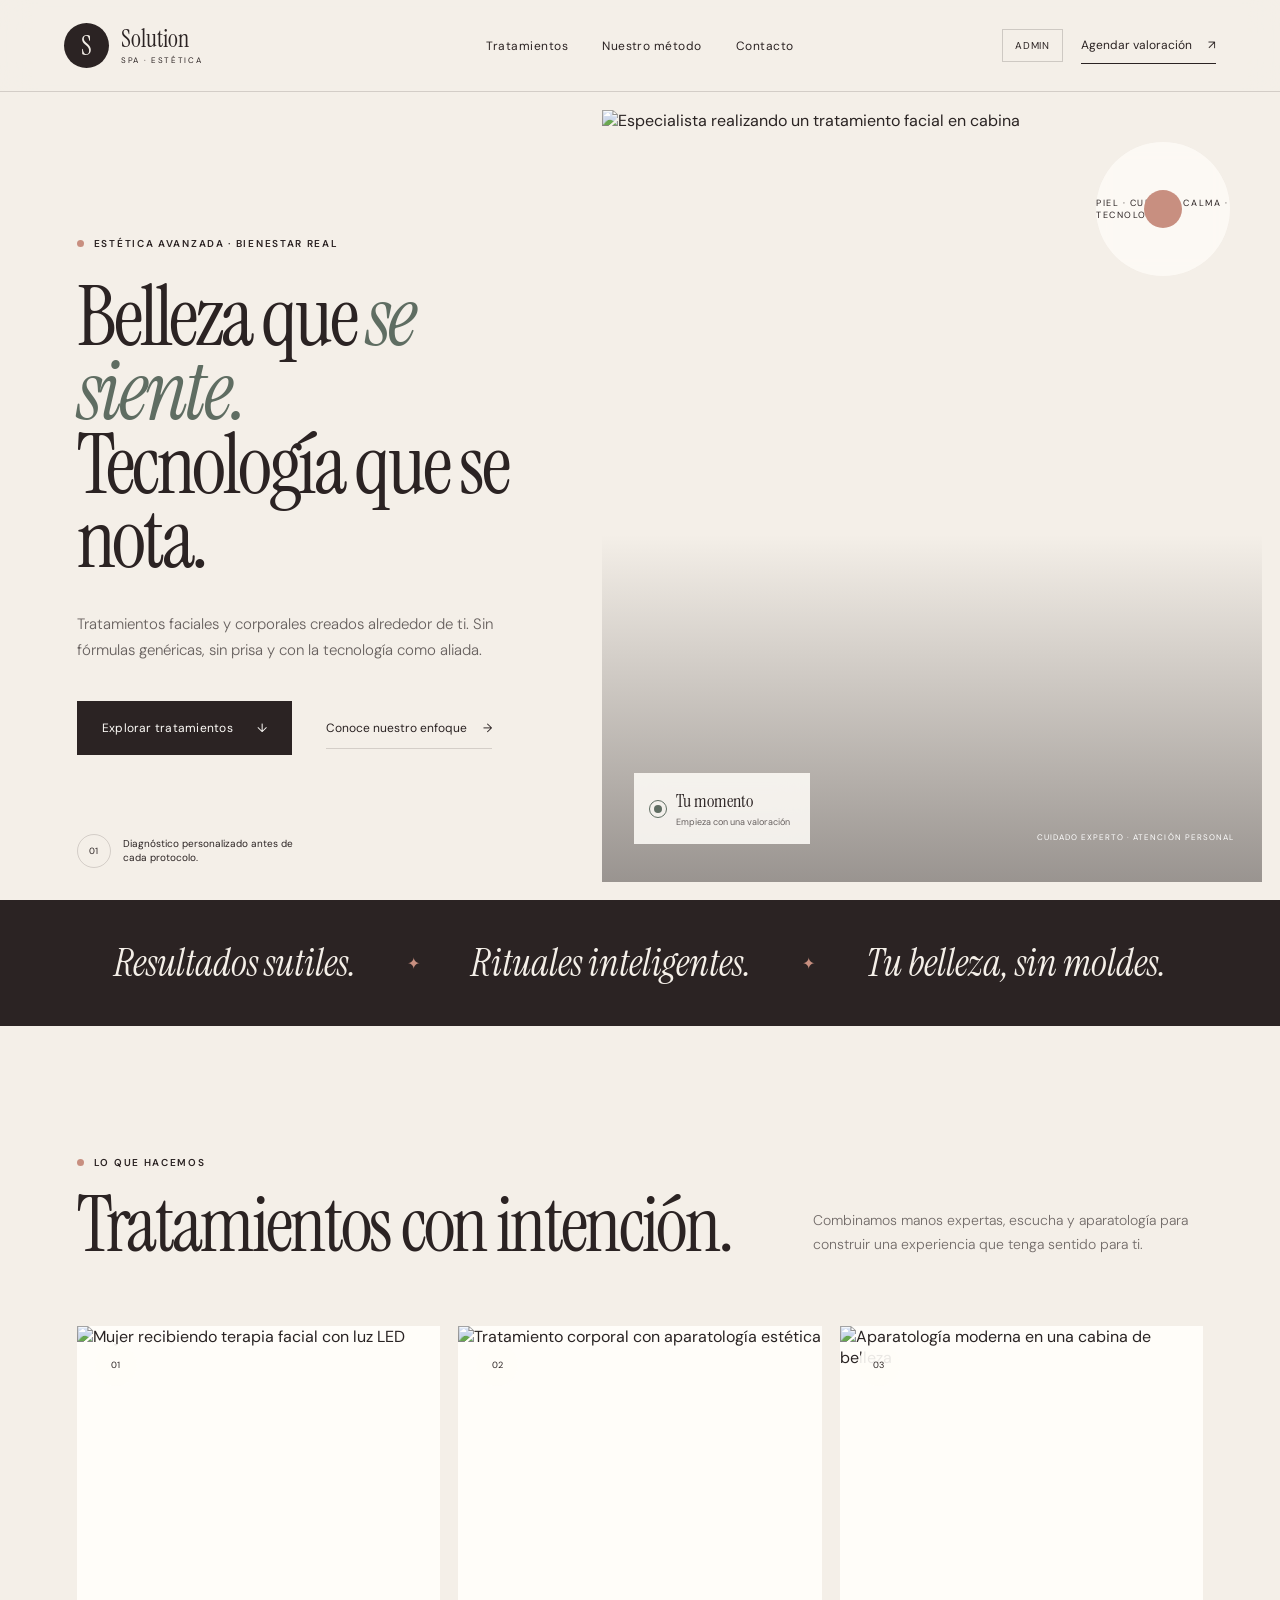
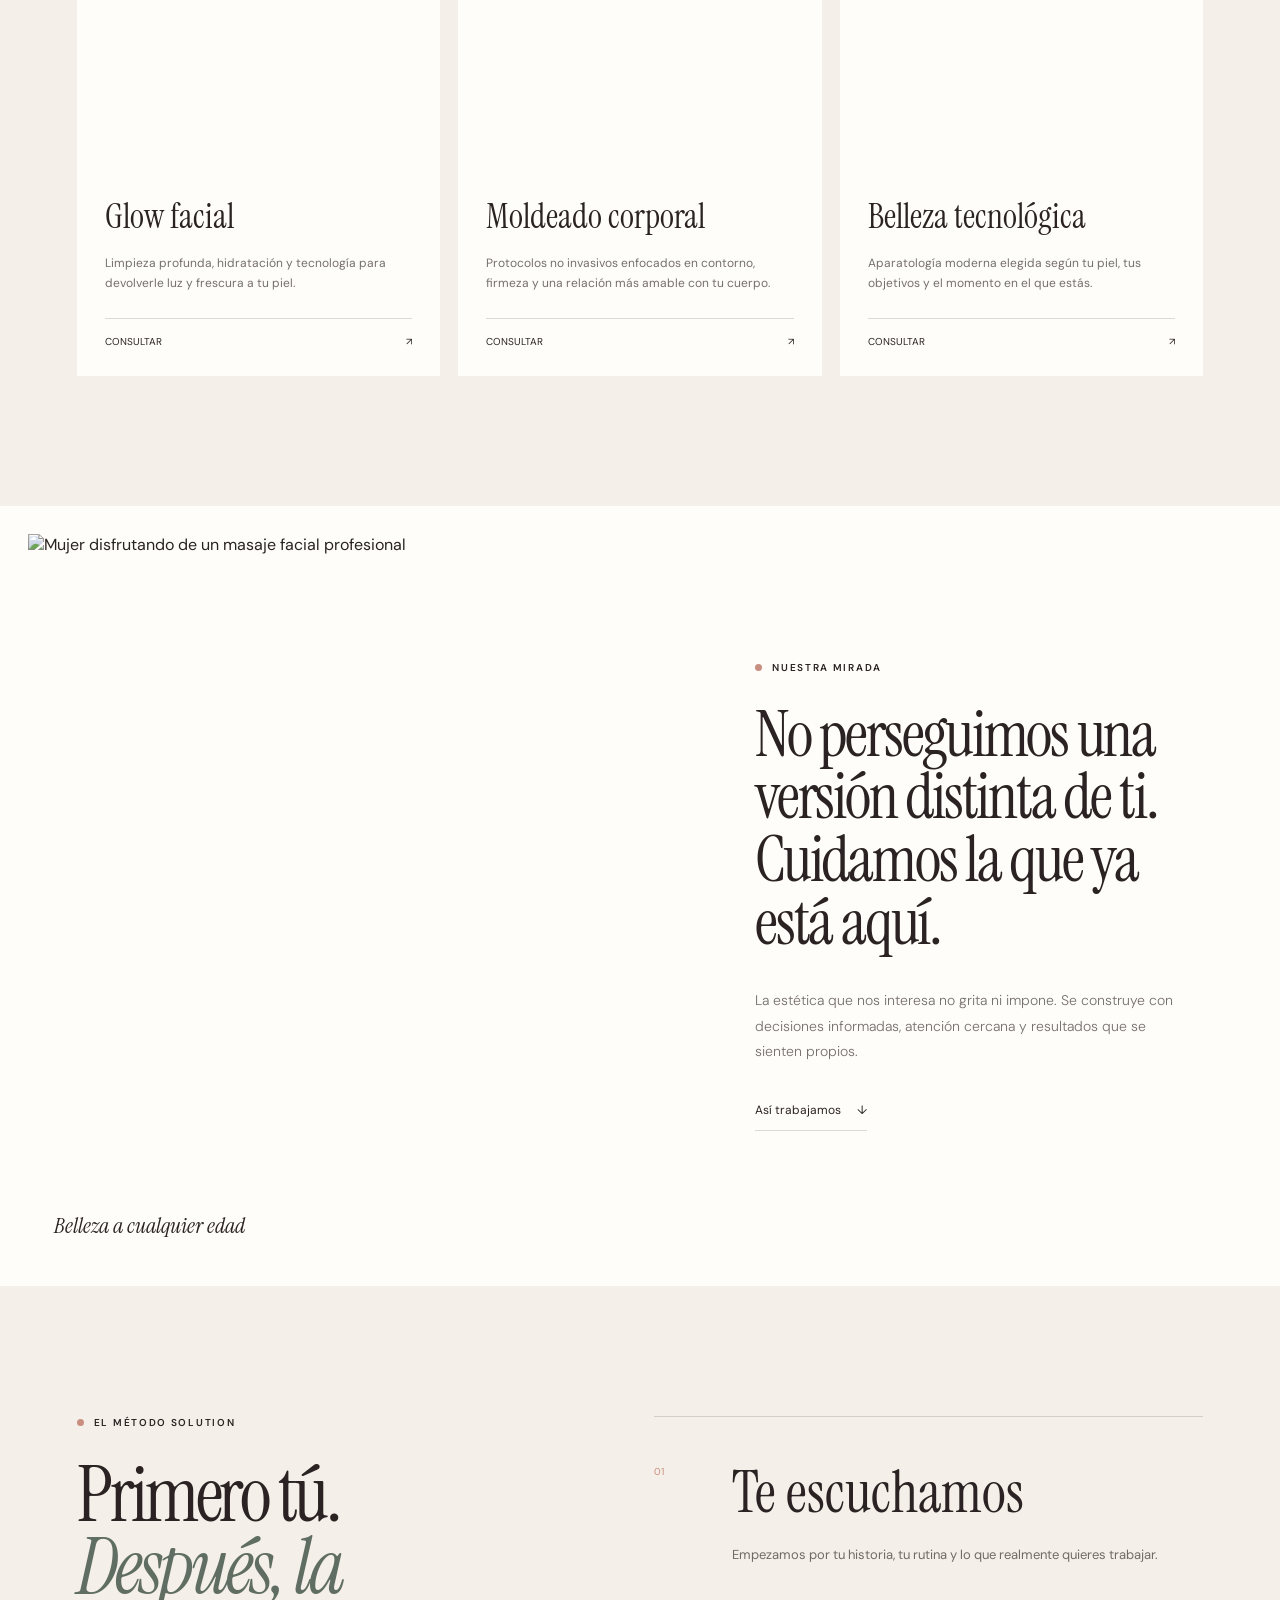
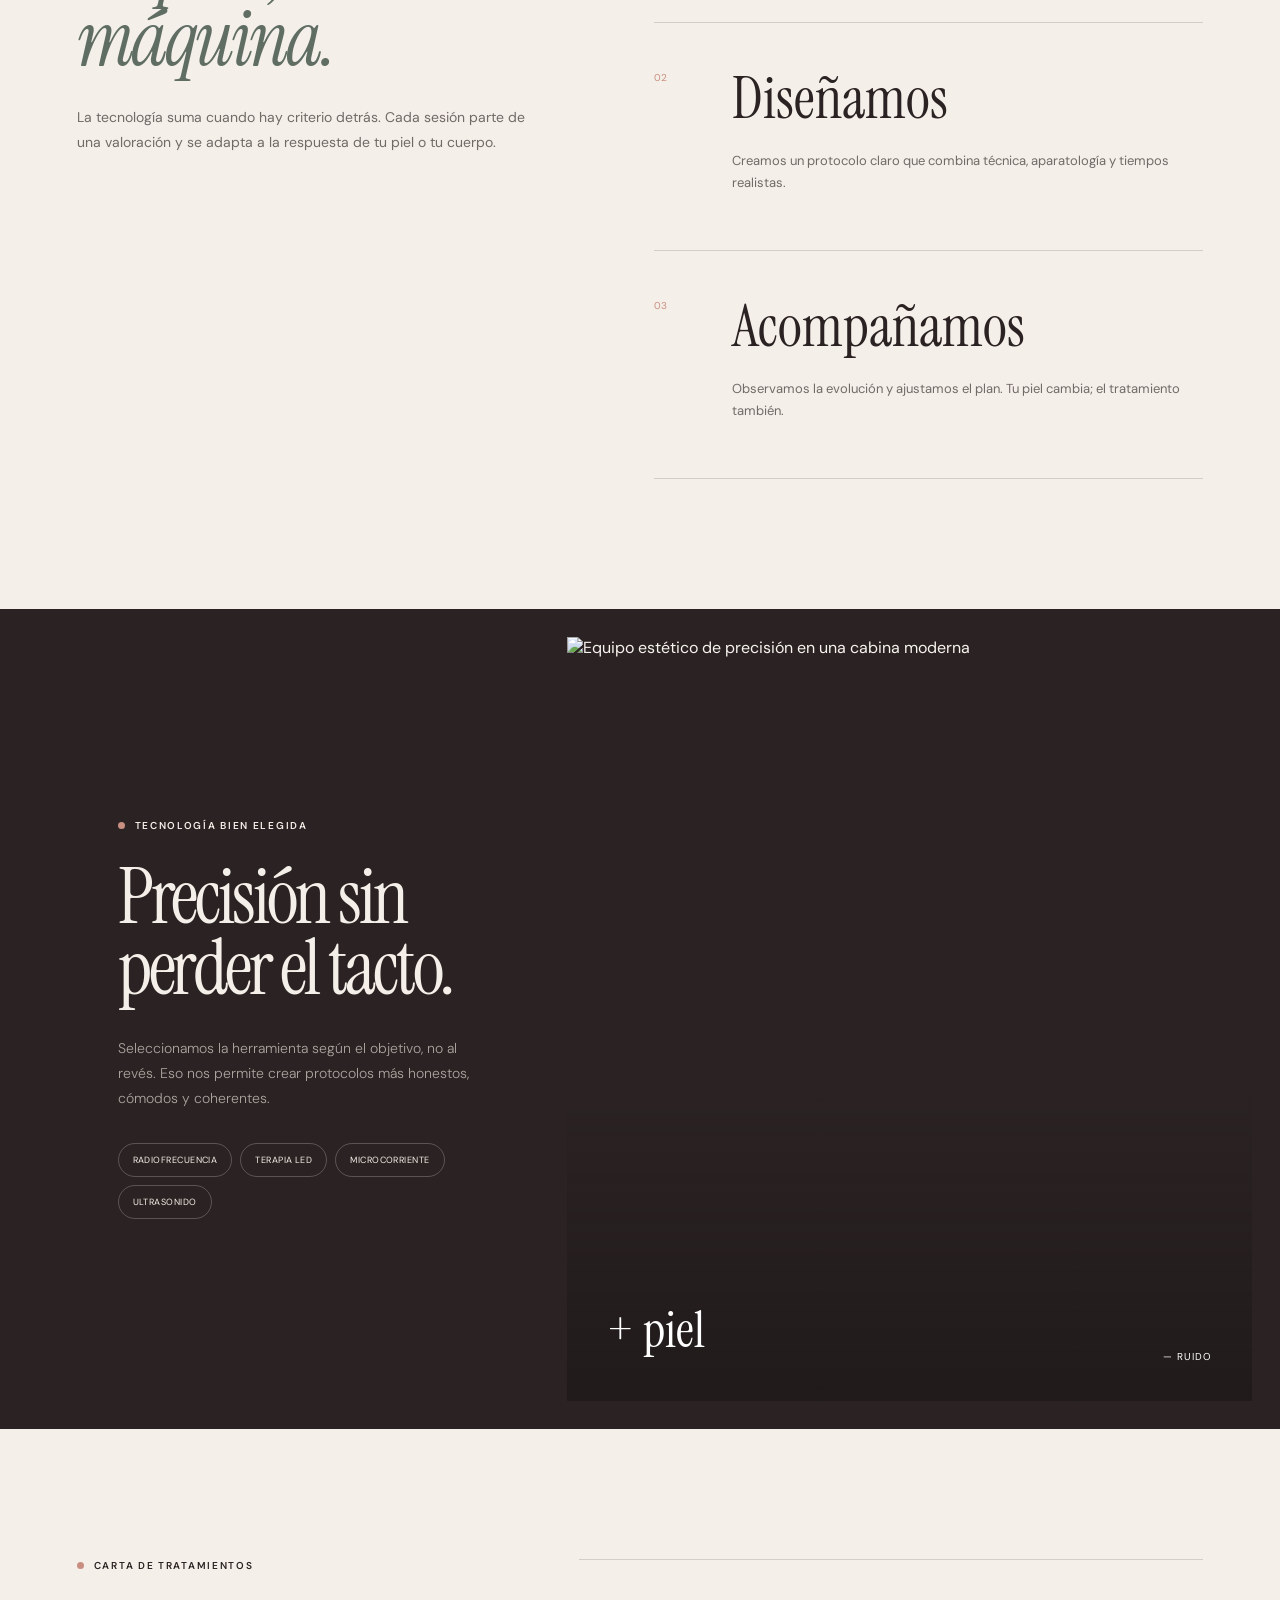
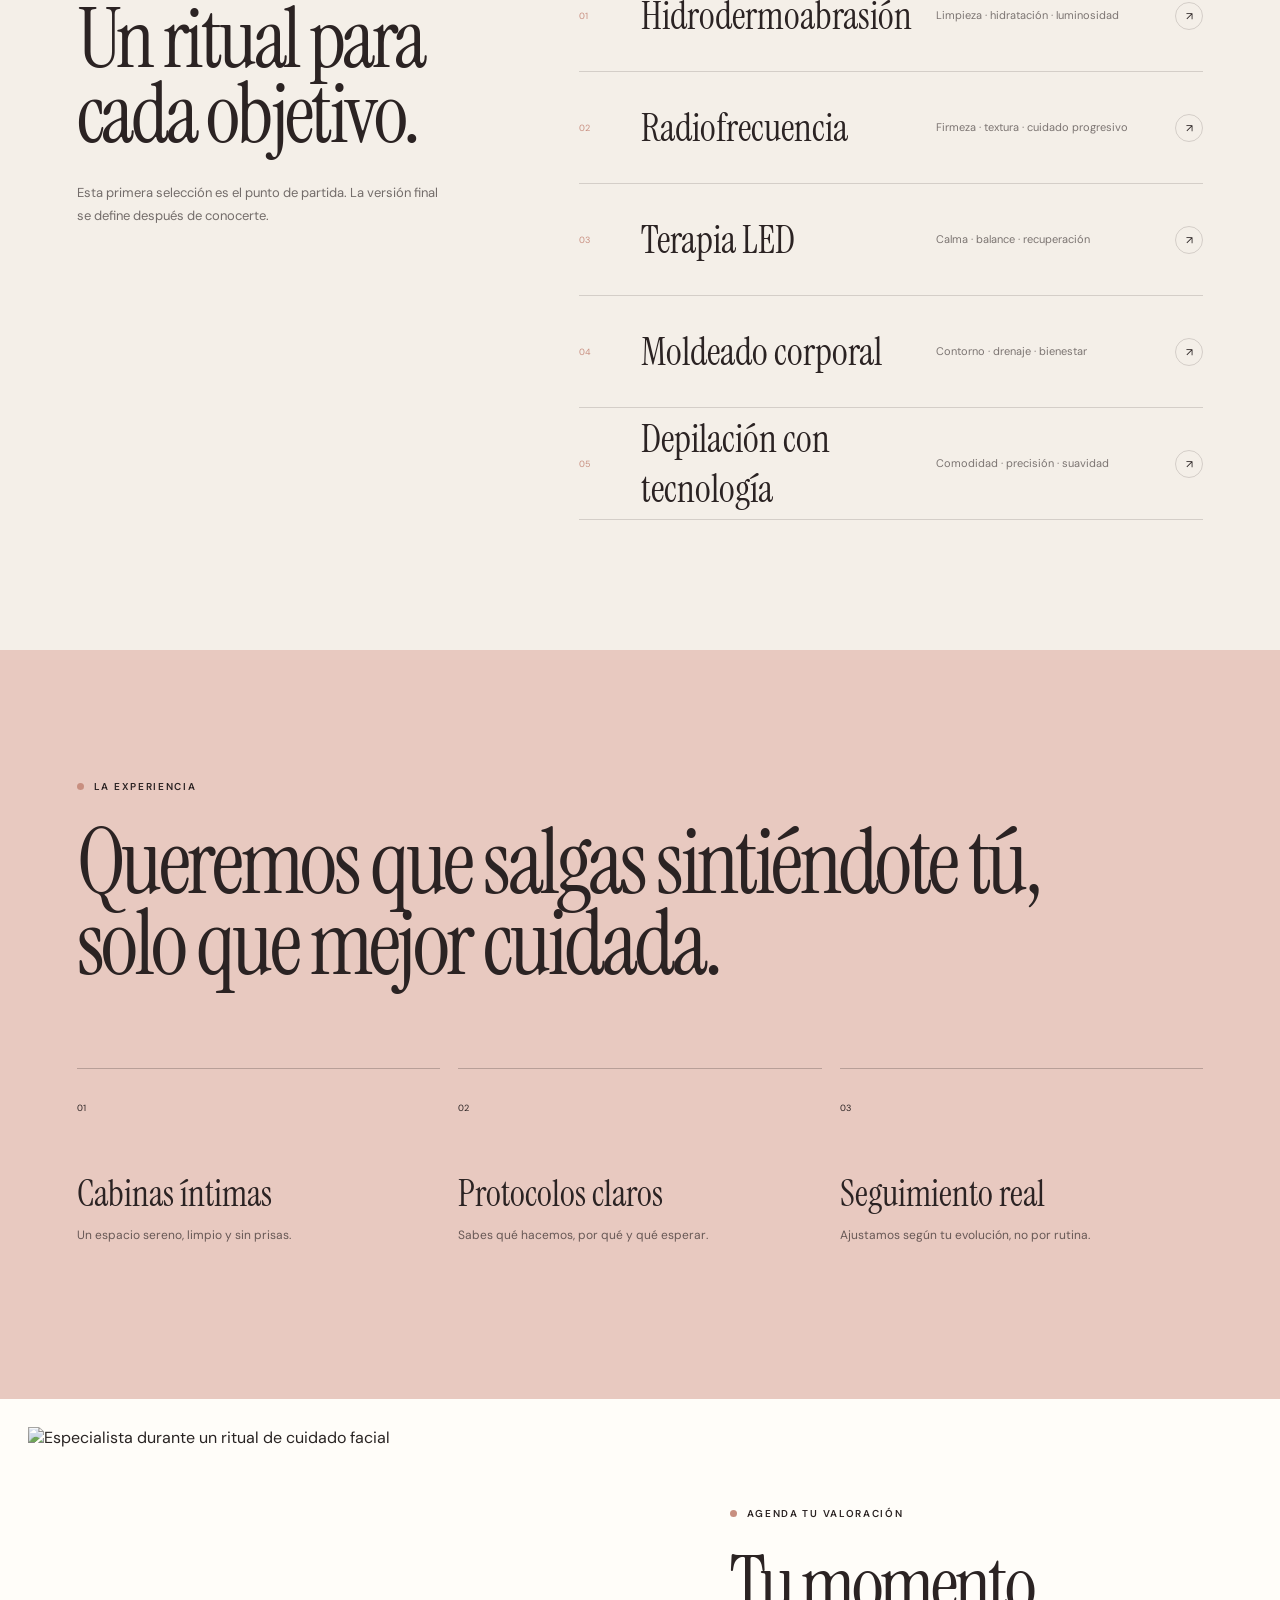
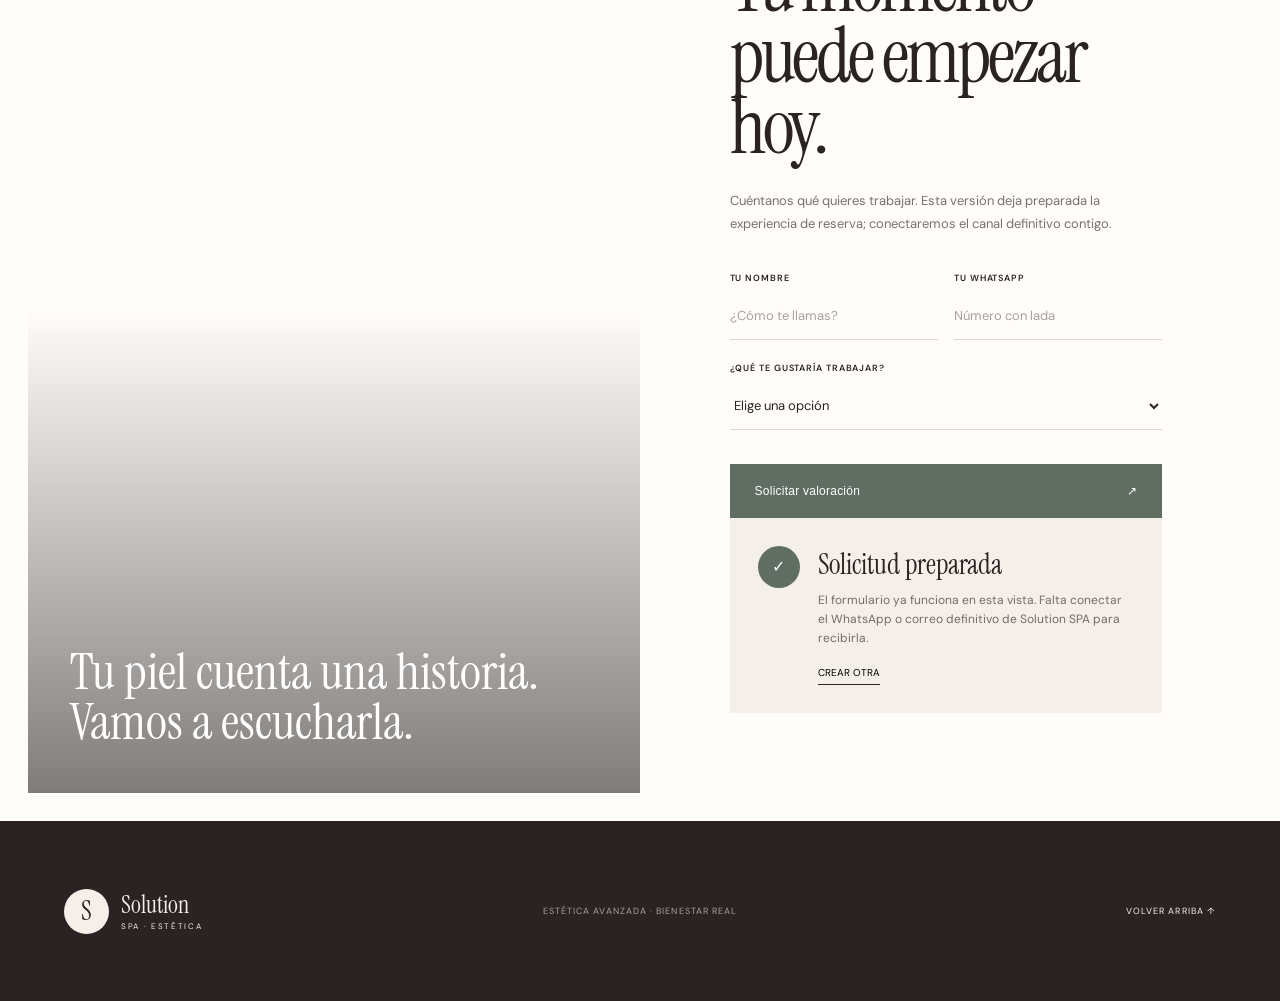
==== commit 98209fc8: "Keep a single admin access in public header" ====
--- a/index.html
+++ b/index.html
@@ -27,11 +27,11 @@
     <style>
       .header-actions{display:flex;align-items:center;gap:18px;justify-self:end}
       .admin-link{font-size:10px;letter-spacing:.08em;text-transform:uppercase;border:1px solid rgba(43,35,35,.18);padding:9px 12px;white-space:nowrap}
-      @media(max-width:1080px){.header-actions{gap:12px}.admin-link{display:inline-flex}}
+      @media(max-width:1080px){.header-actions{gap:12px}}
       @media(max-width:760px){.site-header{grid-template-columns:1fr auto}.header-actions{gap:10px}.admin-link{font-size:8px;padding:7px 8px}.header-cta{font-size:10px;gap:6px}}
       @media(max-width:430px){.brand-copy small{display:none}.header-actions{gap:7px}.admin-link{padding:7px}.header-cta{font-size:9px}}
     </style>
-    <script src="script.js?v=20260823-2051" defer></script>
+    <script src="script.js?v=20260823-2112" defer></script>
   </head>
   <body>
     <main>
@@ -48,7 +48,6 @@
           <a href="#tratamientos">Tratamientos</a>
           <a href="#metodo">Nuestro método</a>
           <a href="#contacto">Contacto</a>
-          <a href="admin/">Administración</a>
         </nav>
 
         <div class="header-actions">
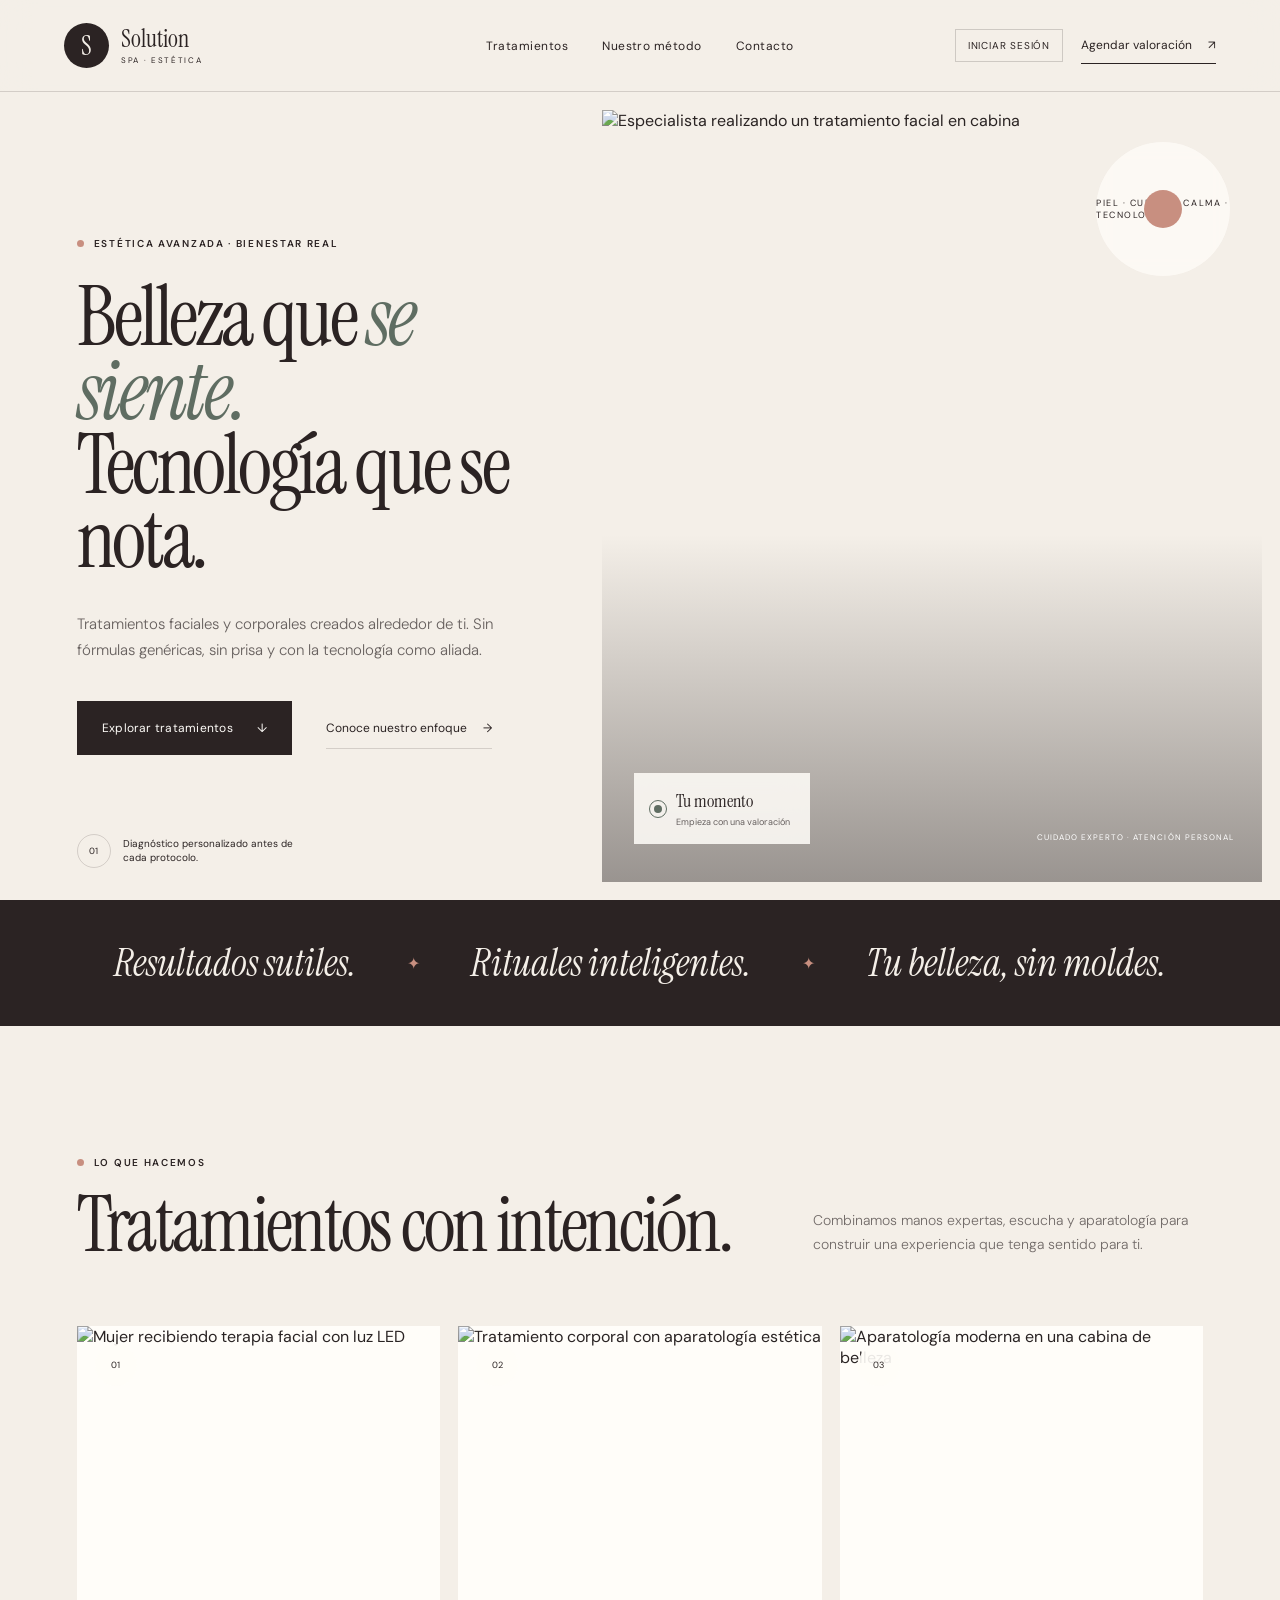
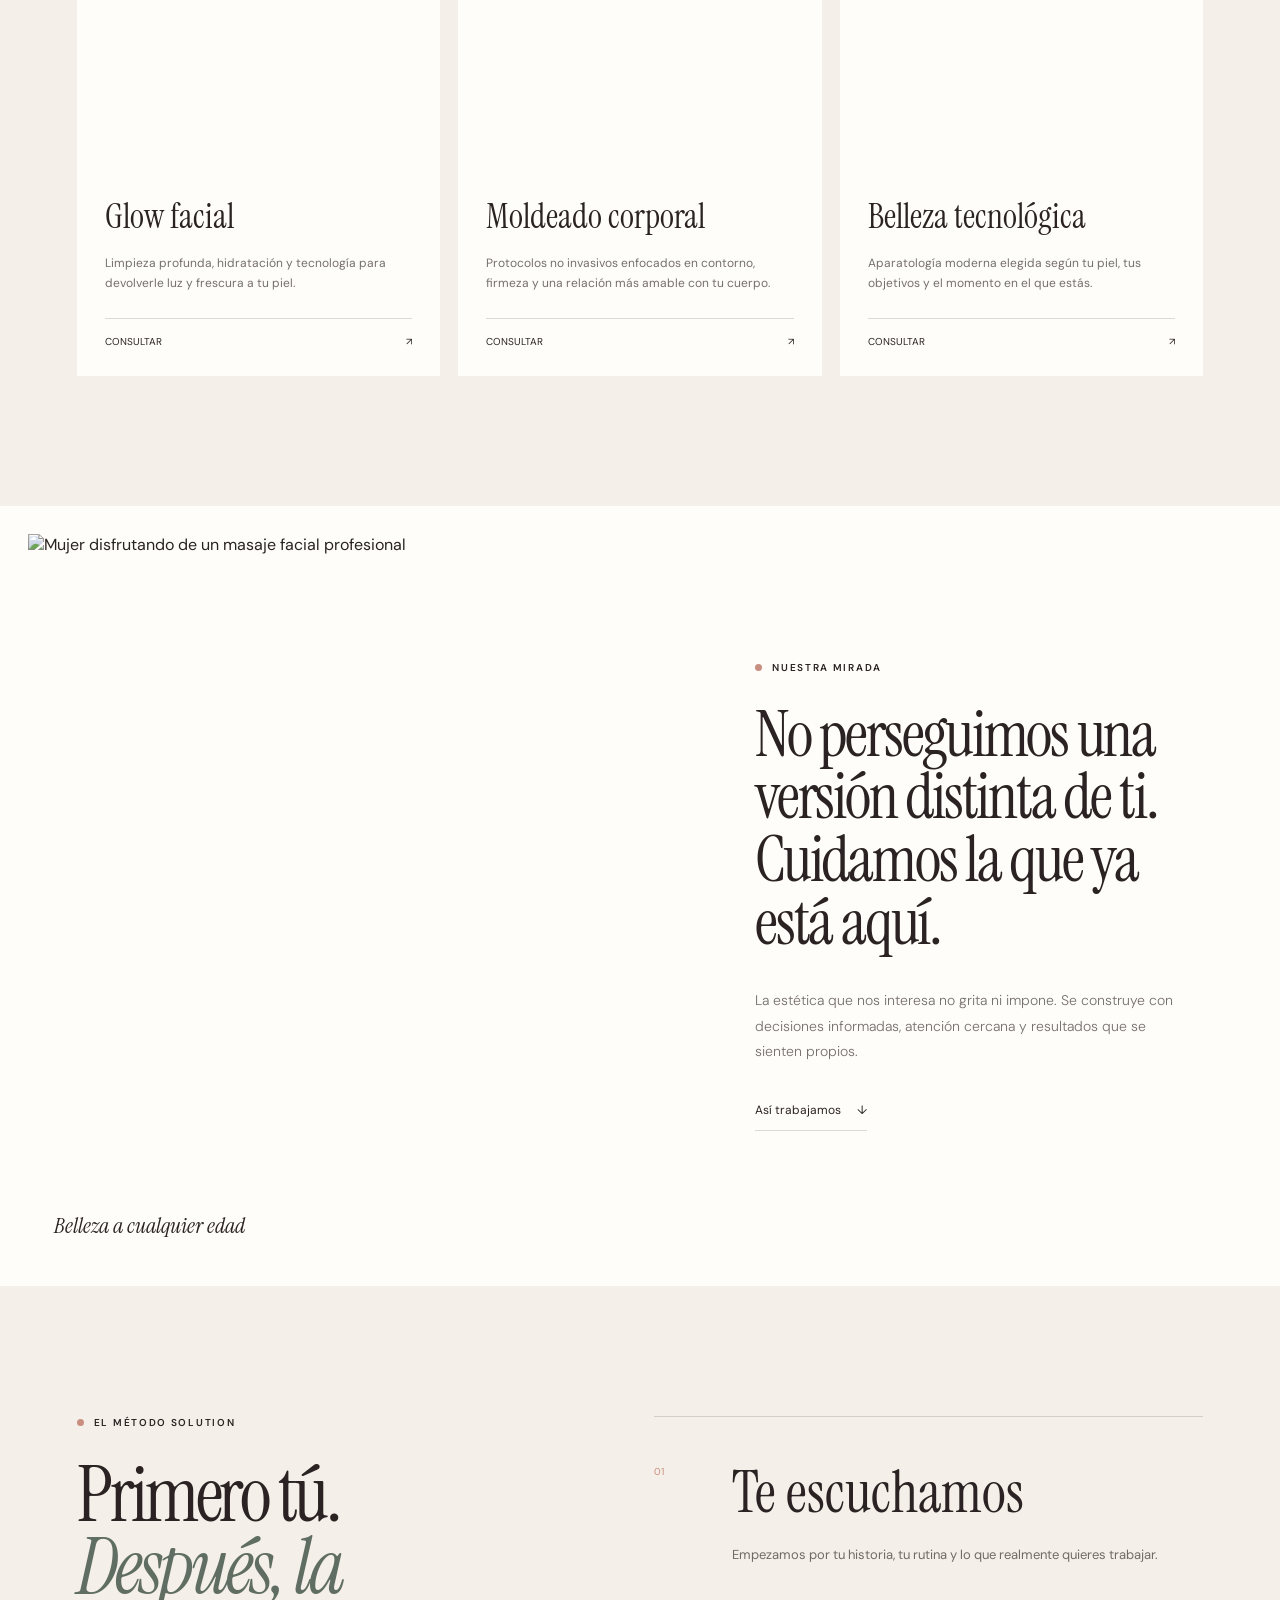
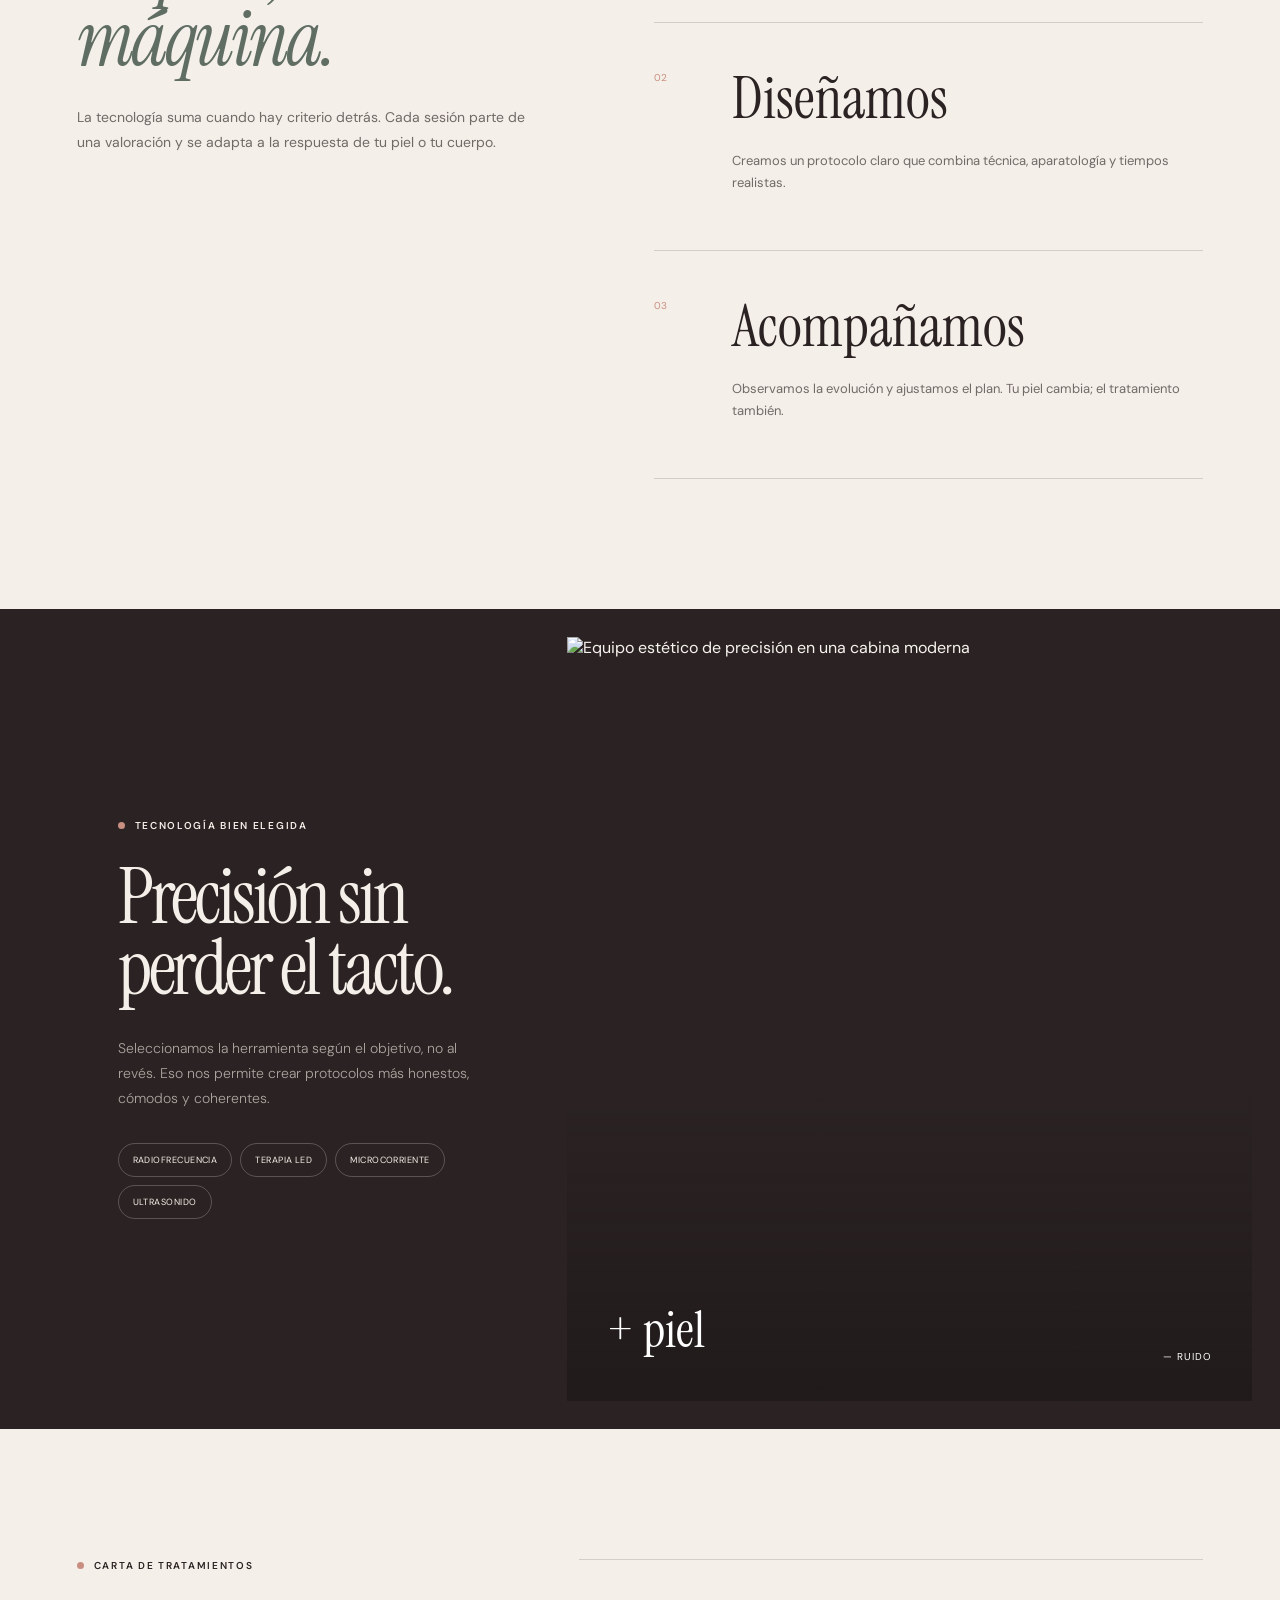
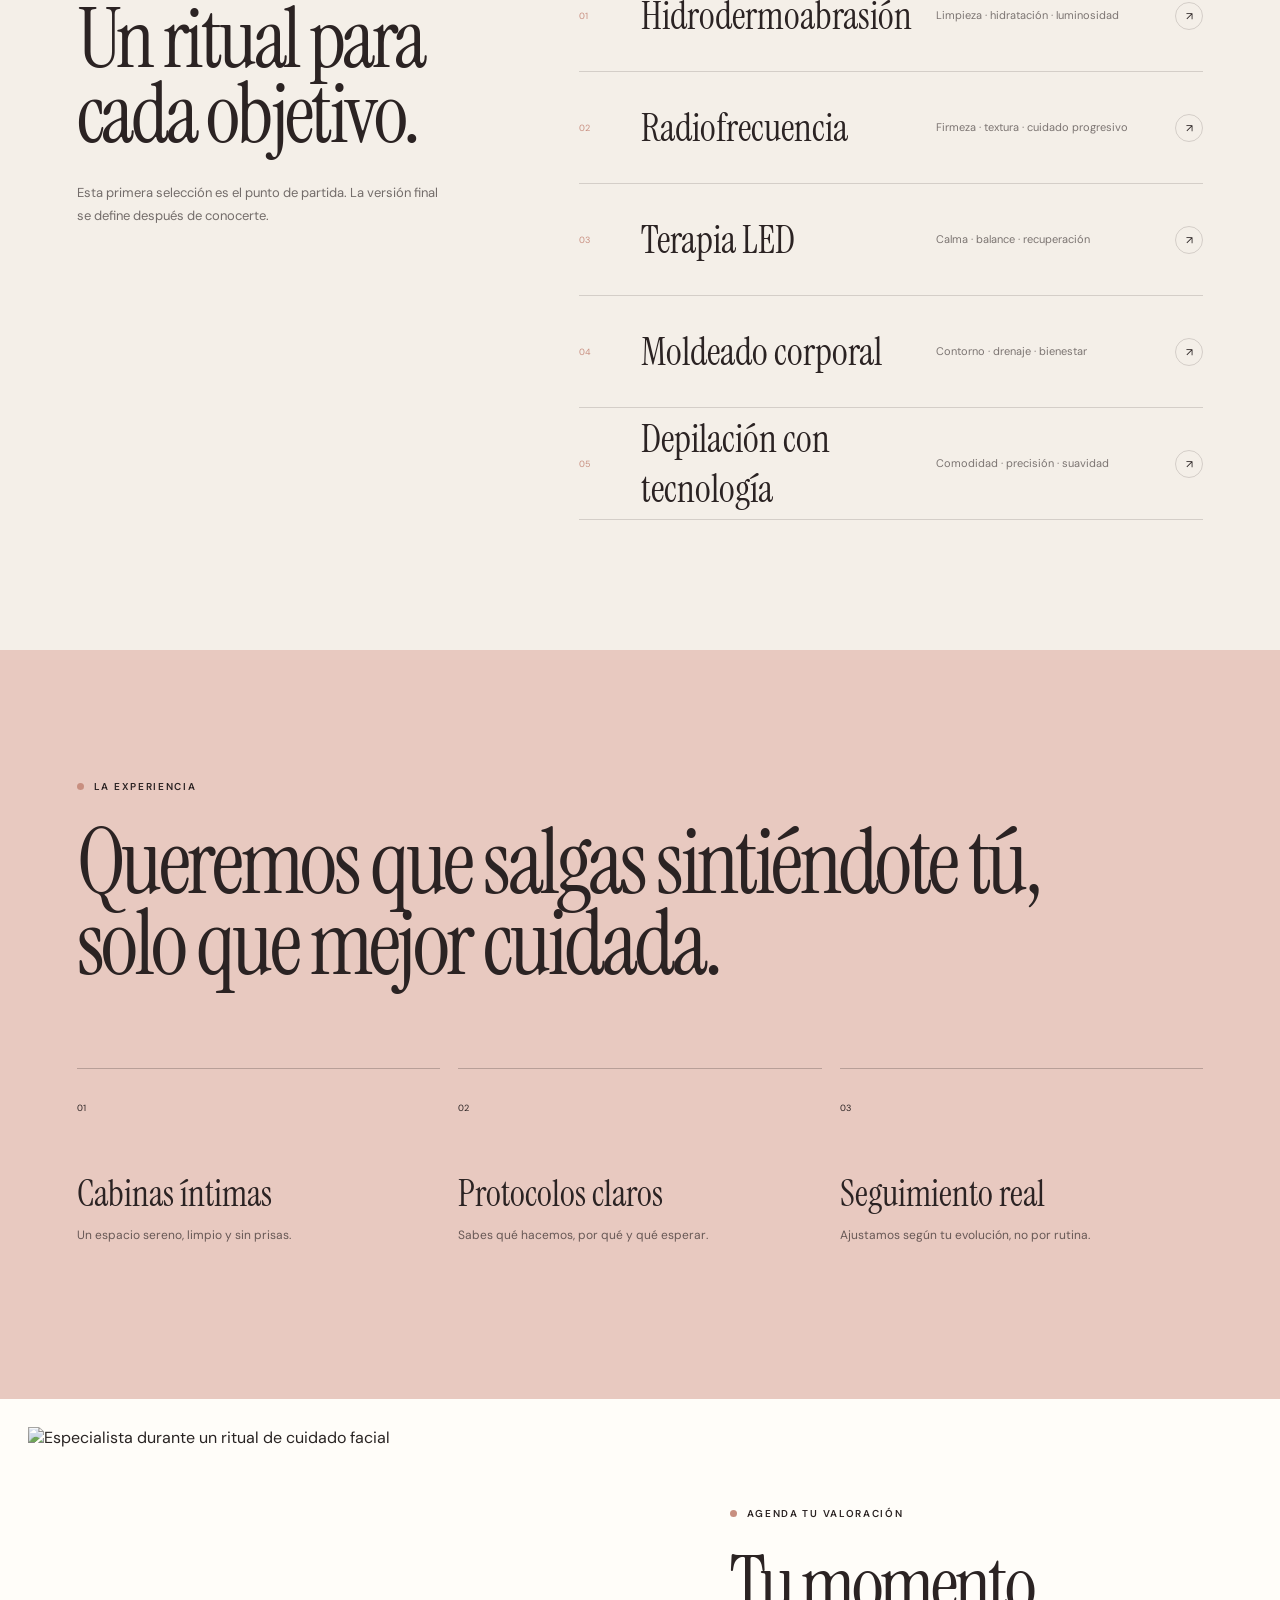
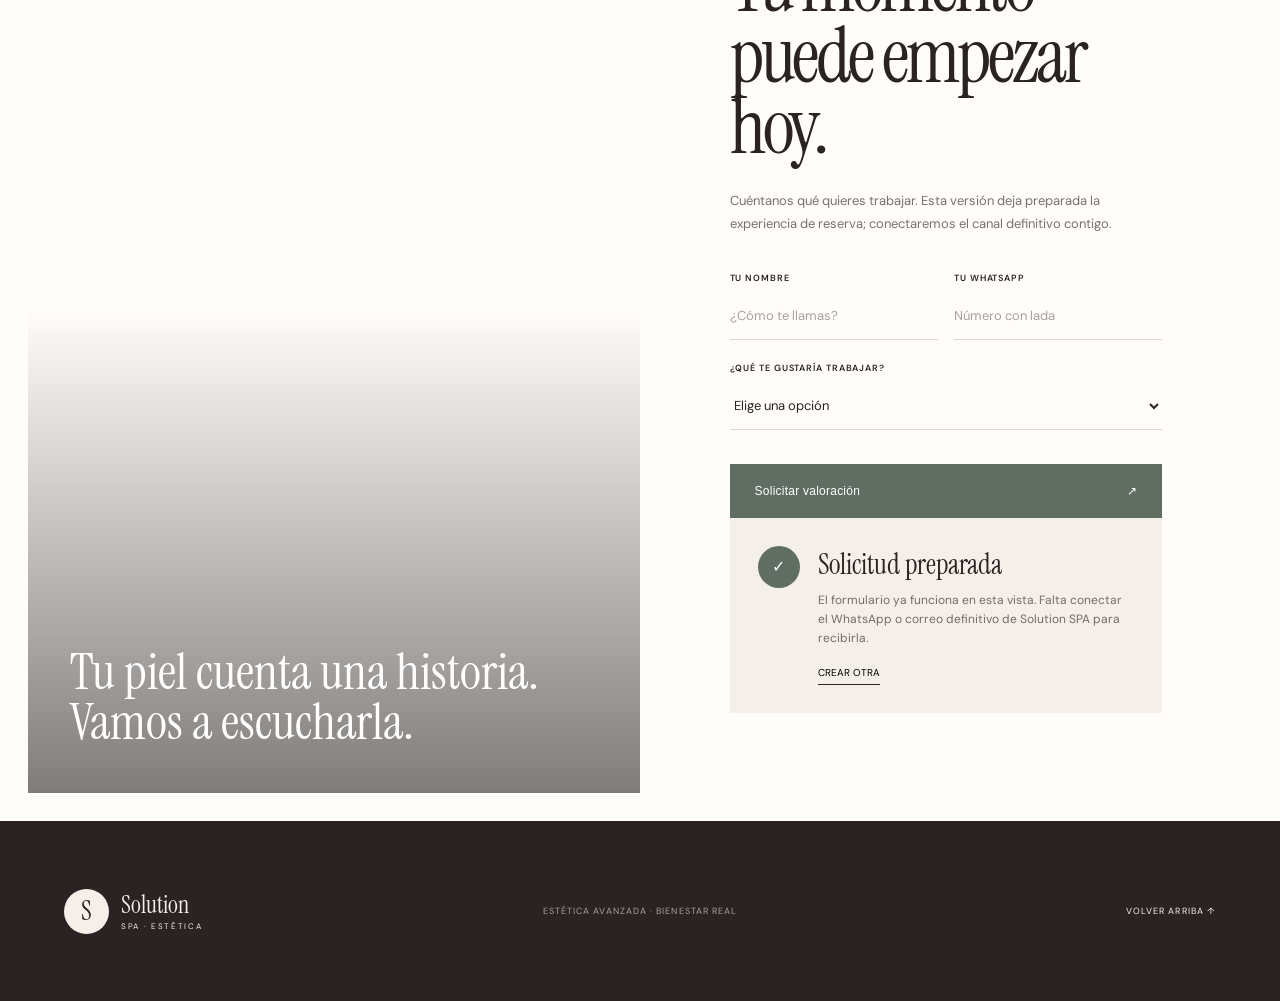
==== commit 7e11b4a0: "Rename Admin access to Iniciar sesión" ====
--- a/index.html
+++ b/index.html
@@ -9,7 +9,7 @@
       content="Tratamientos faciales y corporales personalizados con aparatología estética, cuidado experto y una experiencia creada alrededor de ti."
     />
     <meta property="og:type" content="website" />
-    <meta property="og:locale" content="es_MX" />
+    <meta property="og:locale" content="es-MX" />
     <meta property="og:title" content="Solution SPA | Belleza que se siente" />
     <meta
       property="og:description"
@@ -51,7 +51,7 @@
         </nav>
 
         <div class="header-actions">
-          <a class="admin-link" href="admin/" aria-label="Entrar a la administración de Solution SPA">Admin</a>
+          <a class="admin-link" href="admin/" aria-label="Iniciar sesión en Solution SPA">Iniciar sesión</a>
           <a class="header-cta" href="#contacto">
             Agendar valoración <span aria-hidden="true">↗</span>
           </a>
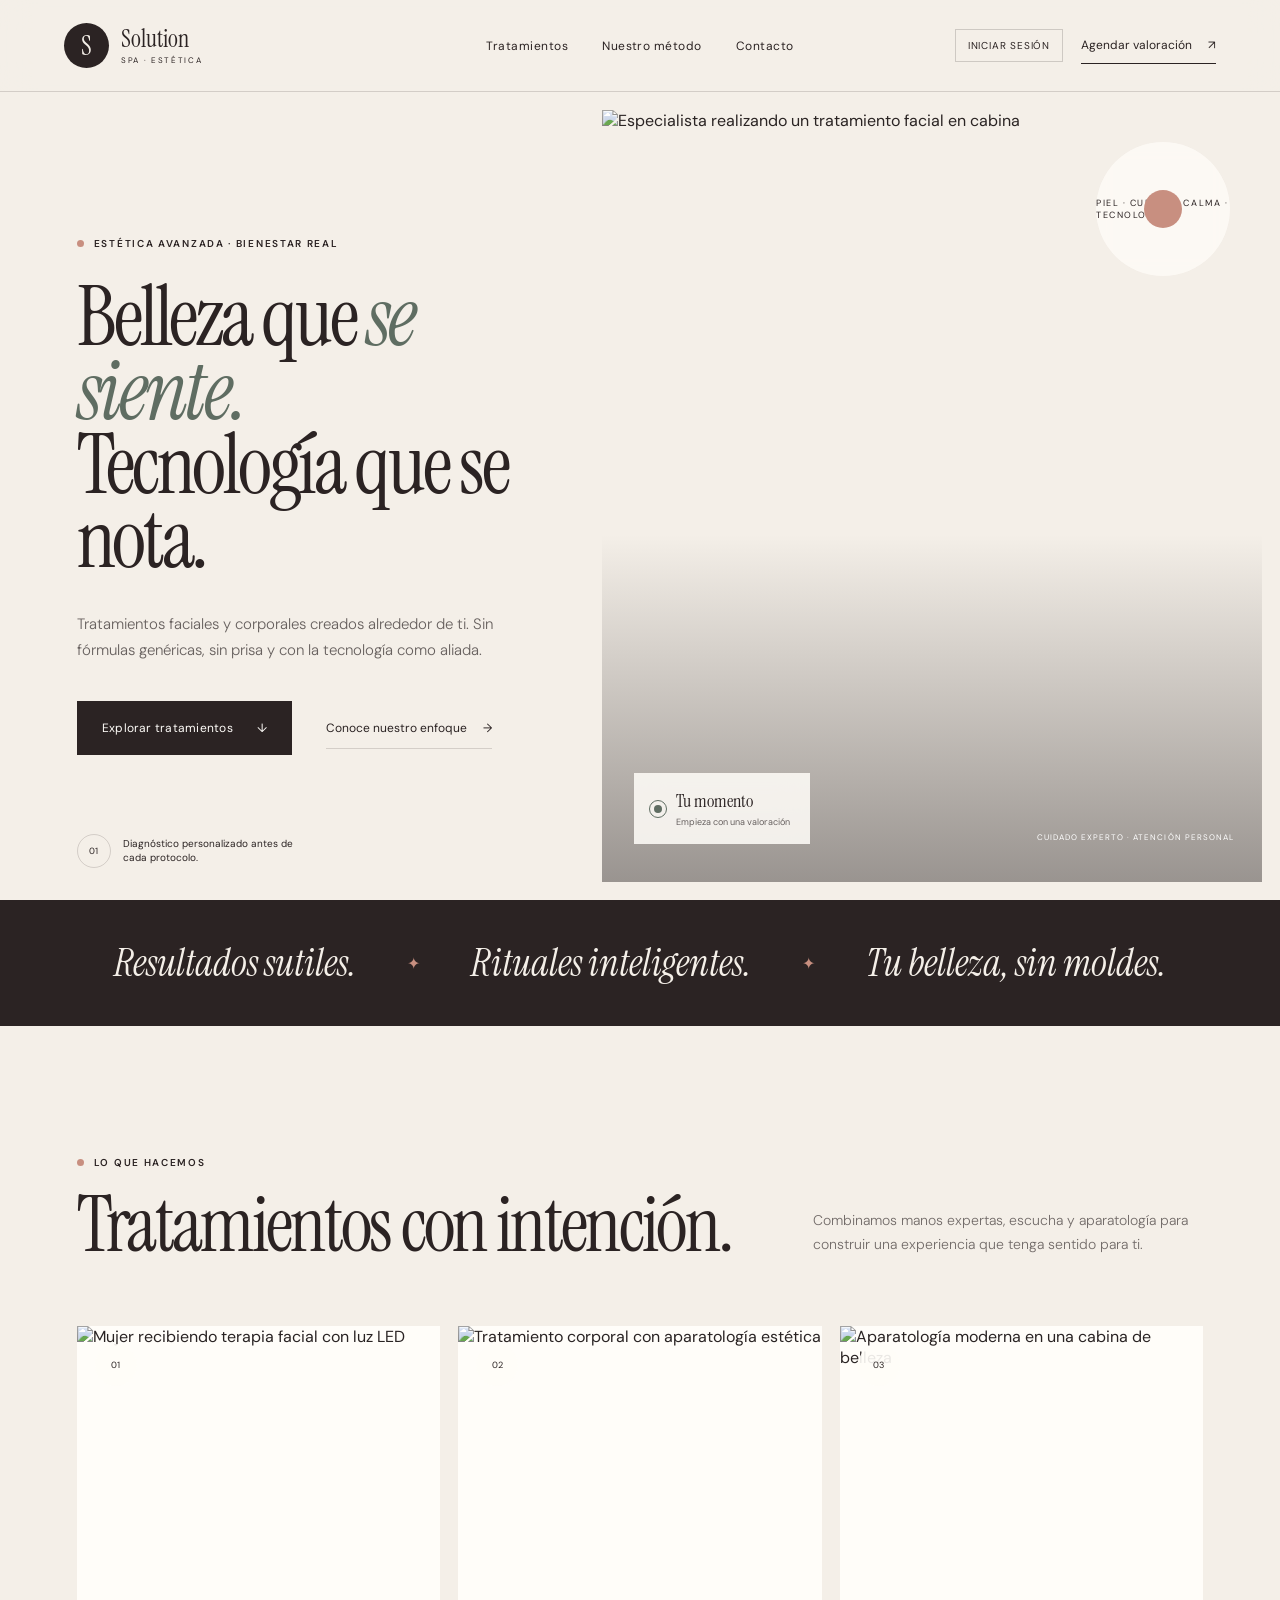
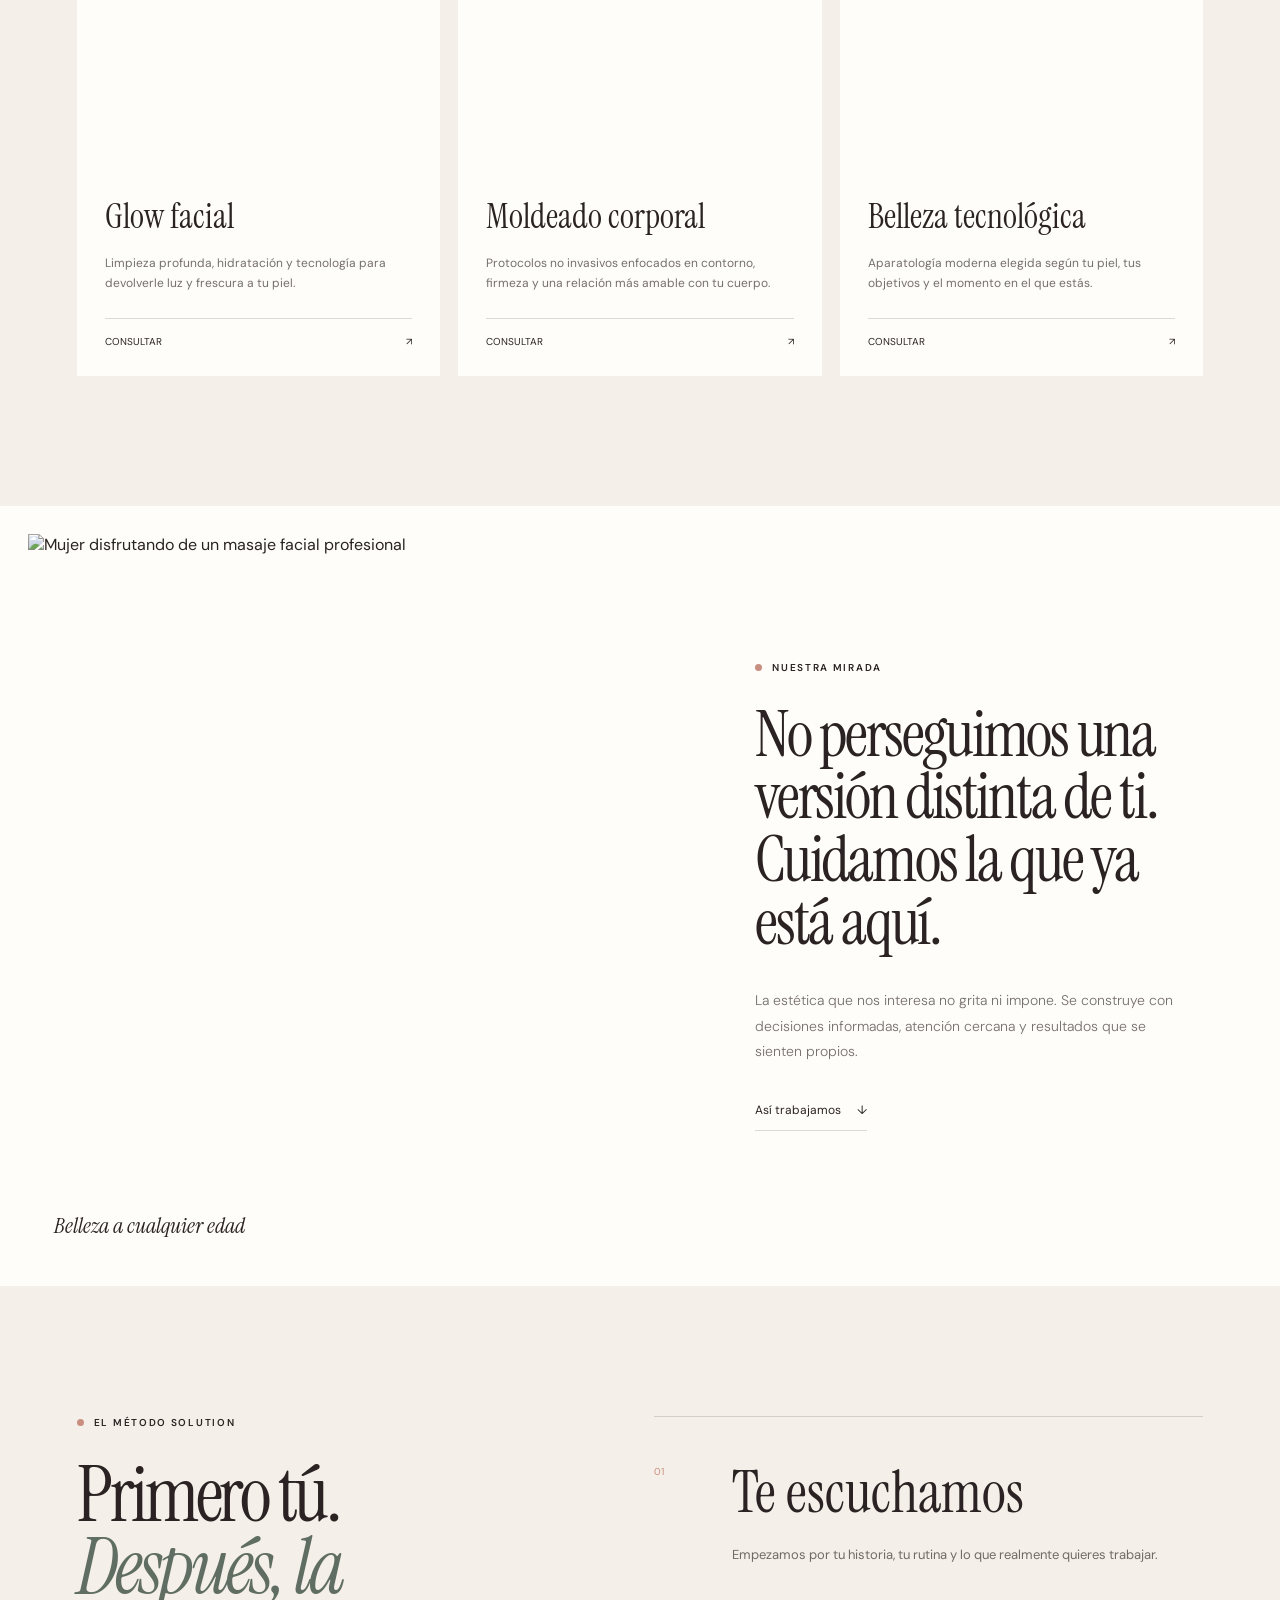
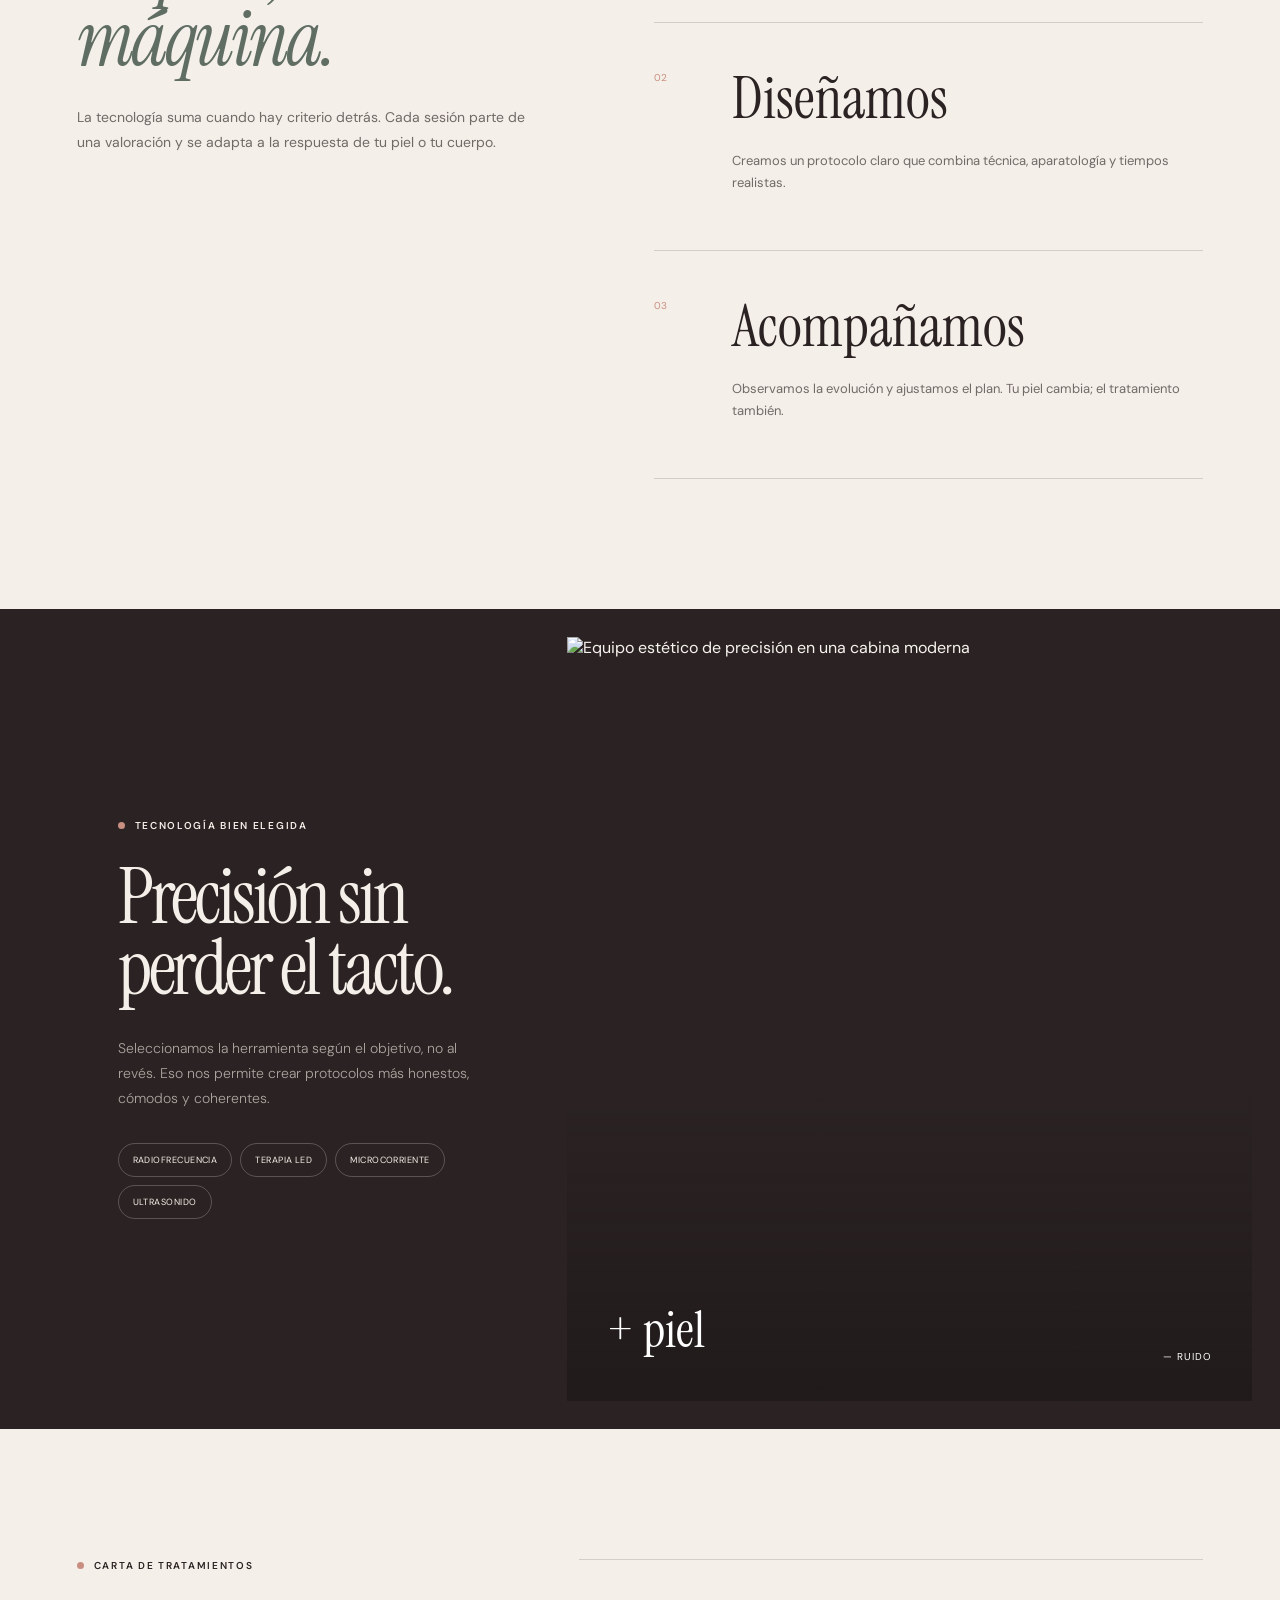
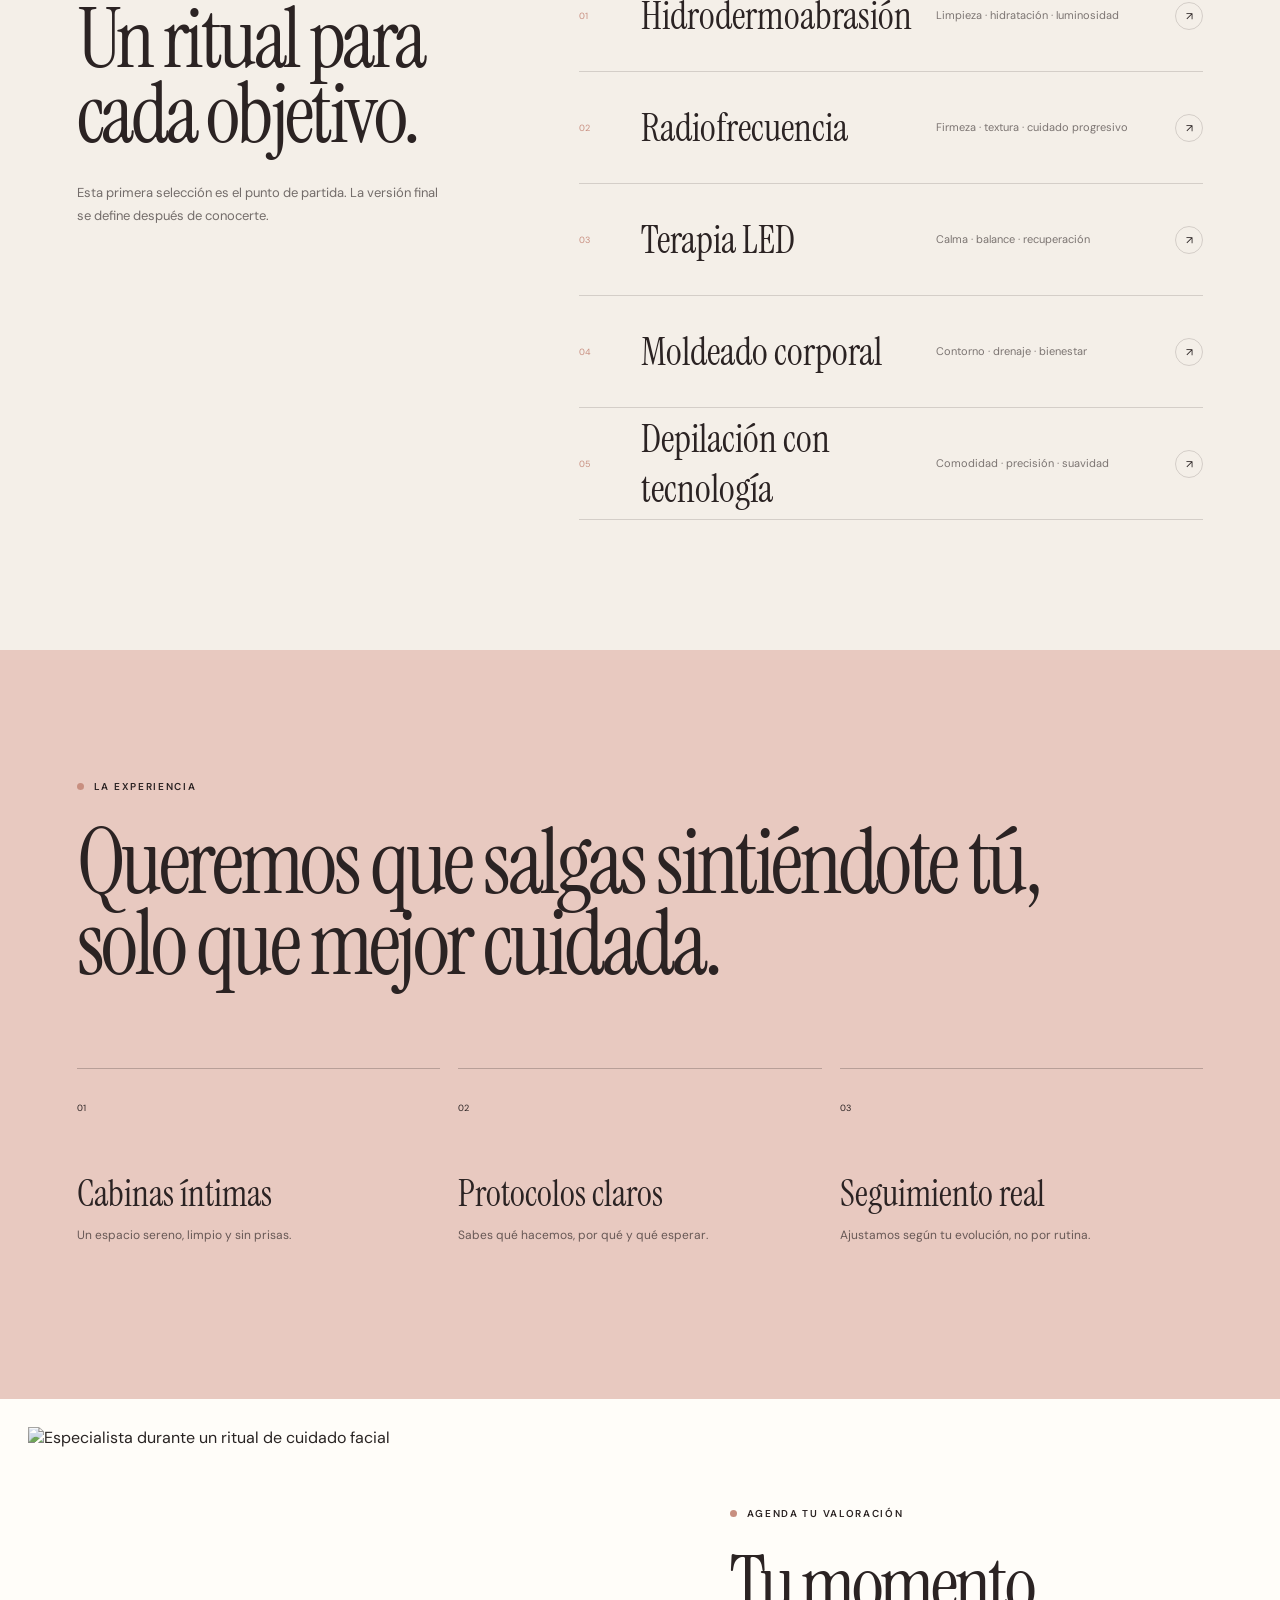
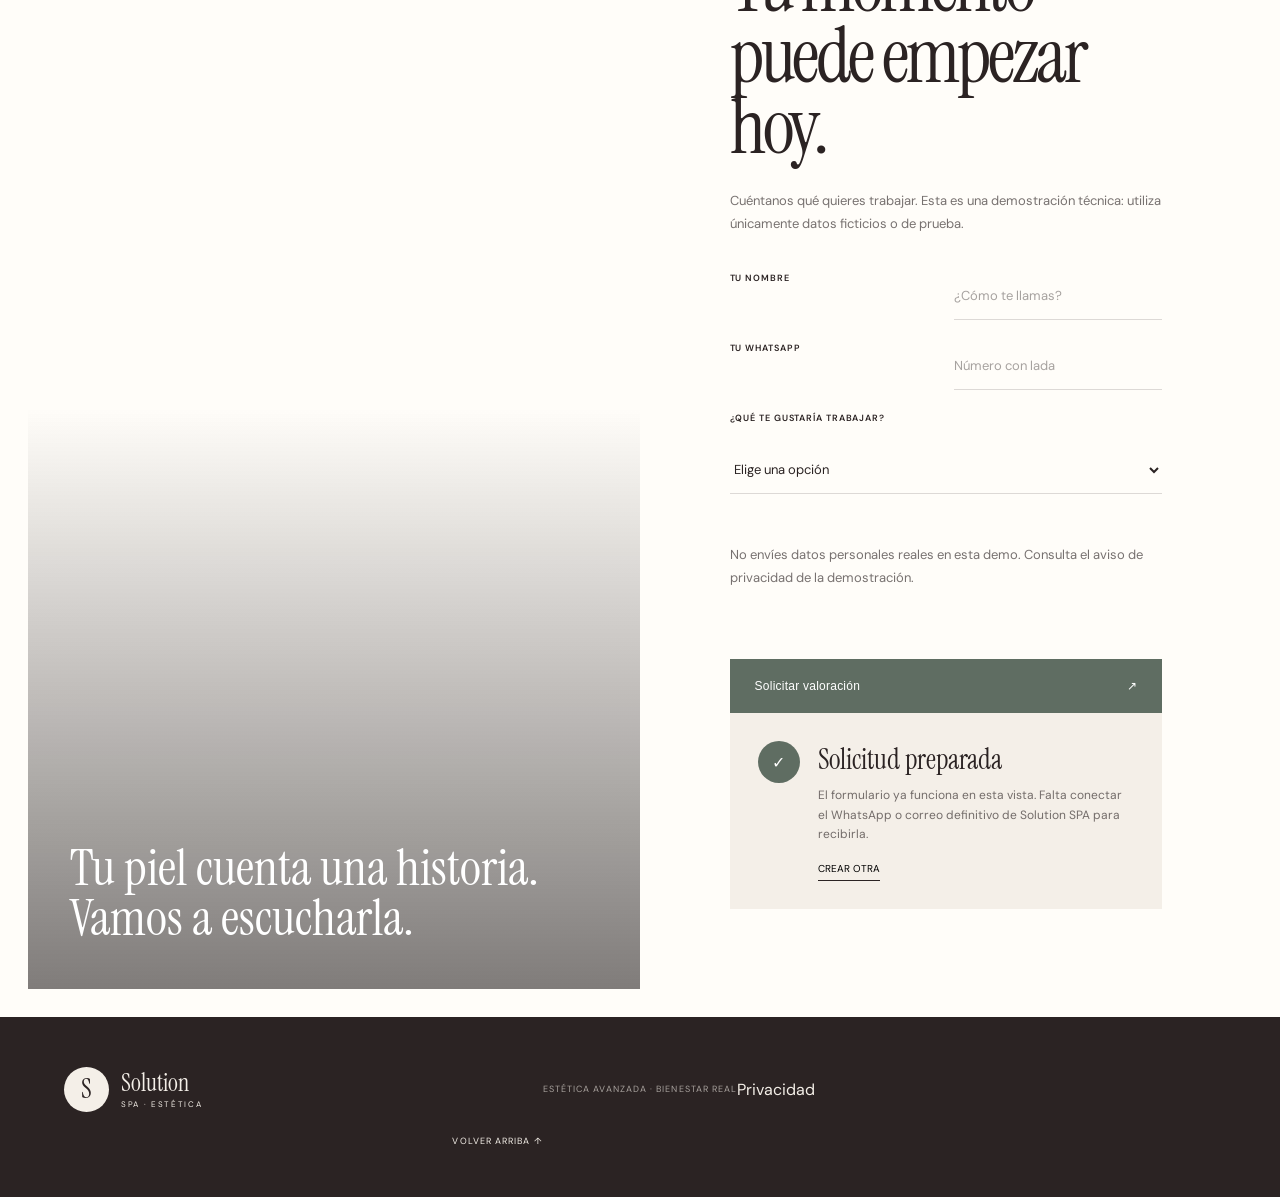
==== commit 9578b268: "Apply public SEO and privacy baseline" ====
--- a/index.html
+++ b/index.html
@@ -8,8 +8,10 @@
       name="description"
       content="Tratamientos faciales y corporales personalizados con aparatología estética, cuidado experto y una experiencia creada alrededor de ti."
     />
+    <link rel="canonical" href="https://manglefurniture.github.io/Solution-SPA/" />
     <meta property="og:type" content="website" />
     <meta property="og:locale" content="es-MX" />
+    <meta property="og:url" content="https://manglefurniture.github.io/Solution-SPA/" />
     <meta property="og:title" content="Solution SPA | Belleza que se siente" />
     <meta
       property="og:description"
@@ -334,28 +336,29 @@
           <p class="eyebrow"><span></span> Agenda tu valoración</p>
           <h2>Tu momento puede empezar hoy.</h2>
           <p class="contact-intro">
-            Cuéntanos qué quieres trabajar. Esta versión deja preparada la
-            experiencia de reserva; conectaremos el canal definitivo contigo.
+            Cuéntanos qué quieres trabajar. Esta es una demostración técnica:
+            utiliza únicamente datos ficticios o de prueba.
           </p>
           <form class="booking-form" id="booking-form">
-            <label>
+            <label for="booking-name">
               <span>Tu nombre</span>
-              <input name="name" type="text" placeholder="¿Cómo te llamas?" required />
             </label>
-            <label>
+            <input id="booking-name" name="name" type="text" placeholder="¿Cómo te llamas?" required />
+            <label for="booking-phone">
               <span>Tu WhatsApp</span>
-              <input name="phone" type="tel" placeholder="Número con lada" required />
             </label>
-            <label class="full-field">
+            <input id="booking-phone" name="phone" type="tel" placeholder="Número con lada" required />
+            <label class="full-field" for="booking-interest">
               <span>¿Qué te gustaría trabajar?</span>
-              <select name="interest" required>
-                <option value="" selected disabled>Elige una opción</option>
-                <option>Rostro y piel</option>
-                <option>Moldeado corporal</option>
-                <option>Depilación</option>
-                <option>Quiero una recomendación</option>
-              </select>
             </label>
+            <select class="full-field" id="booking-interest" name="interest" required>
+              <option value="" selected disabled>Elige una opción</option>
+              <option>Rostro y piel</option>
+              <option>Moldeado corporal</option>
+              <option>Depilación</option>
+              <option>Quiero una recomendación</option>
+            </select>
+            <p class="contact-intro full-field">No envíes datos personales reales en esta demo. Consulta el <a href="privacy.html">aviso de privacidad de la demostración</a>.</p>
             <button class="button button-contact full-field" type="submit">
               Solicitar valoración <span aria-hidden="true">↗</span>
             </button>
@@ -380,6 +383,7 @@
           <span class="brand-copy"><strong>Solution</strong><small>SPA · ESTÉTICA</small></span>
         </a>
         <p>Estética avanzada · Bienestar real</p>
+        <a href="privacy.html">Privacidad</a>
         <a href="#inicio">Volver arriba ↑</a>
       </footer>
     </main>
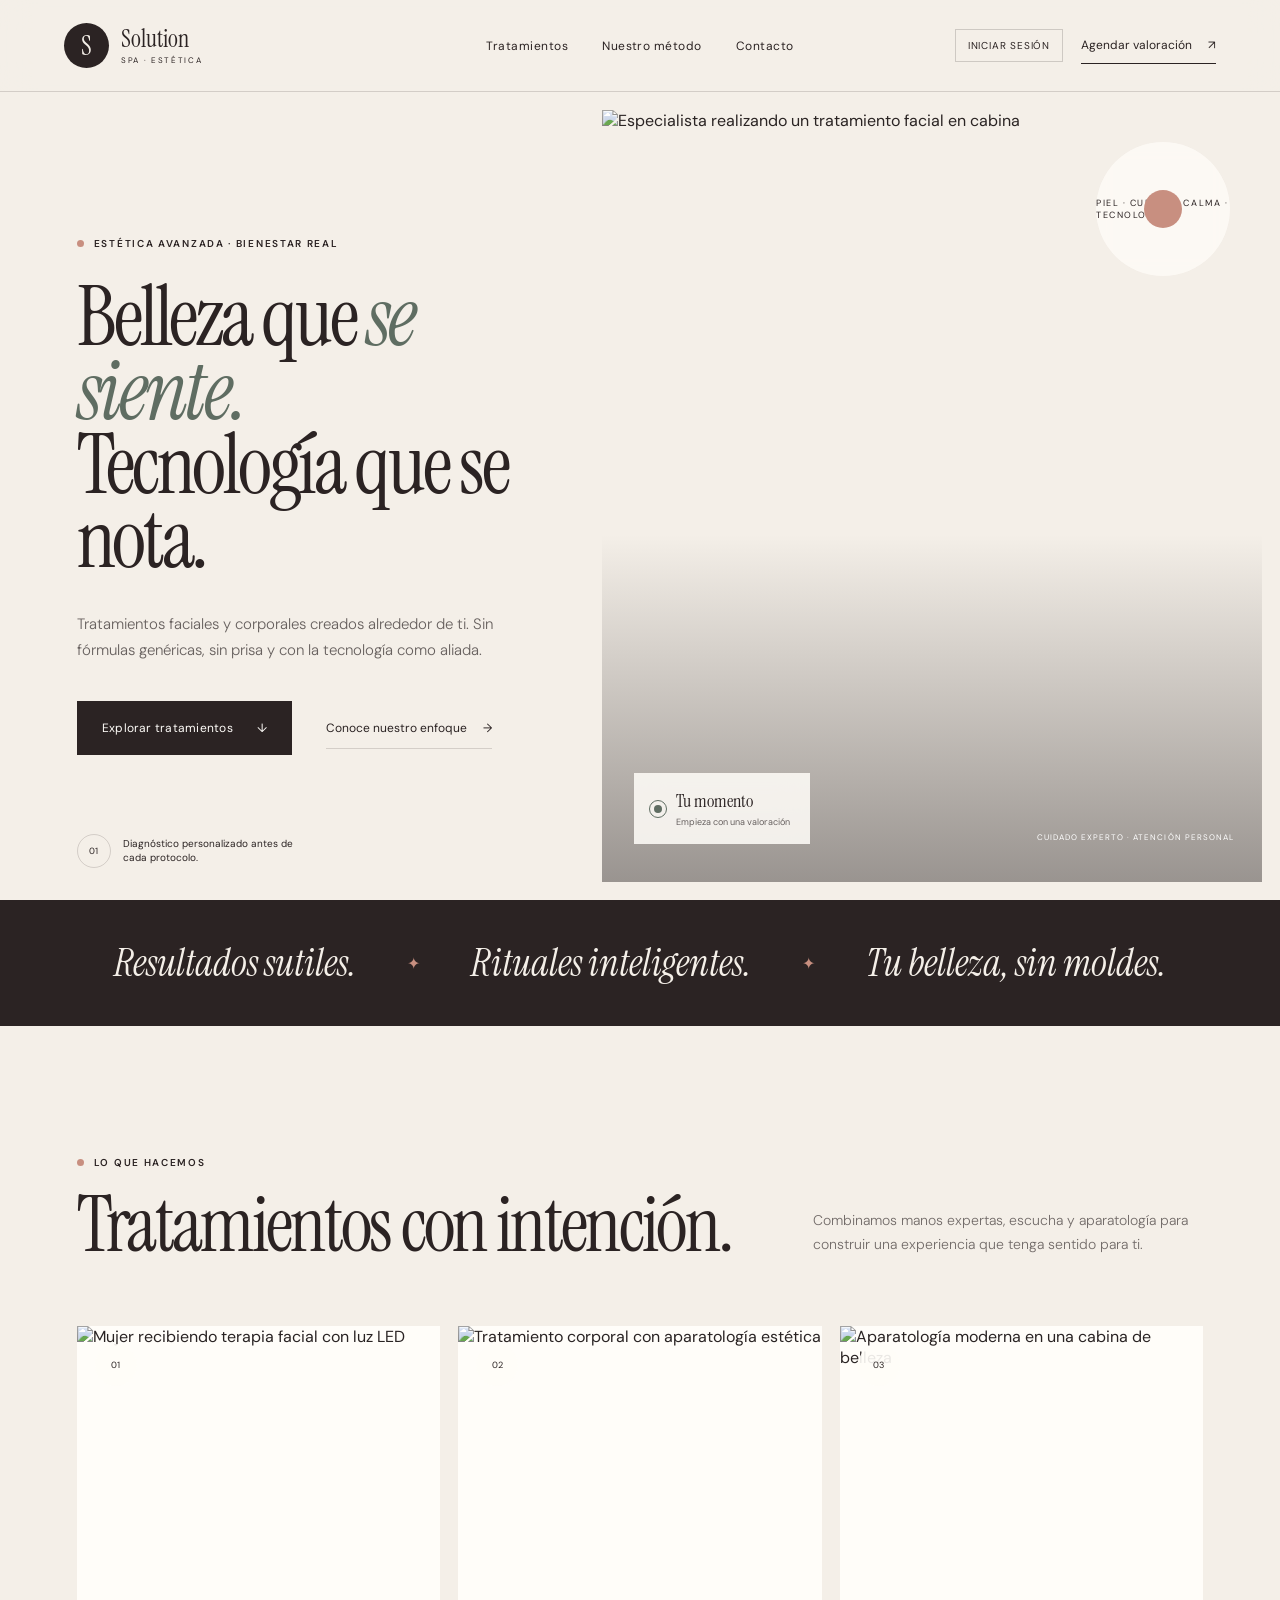
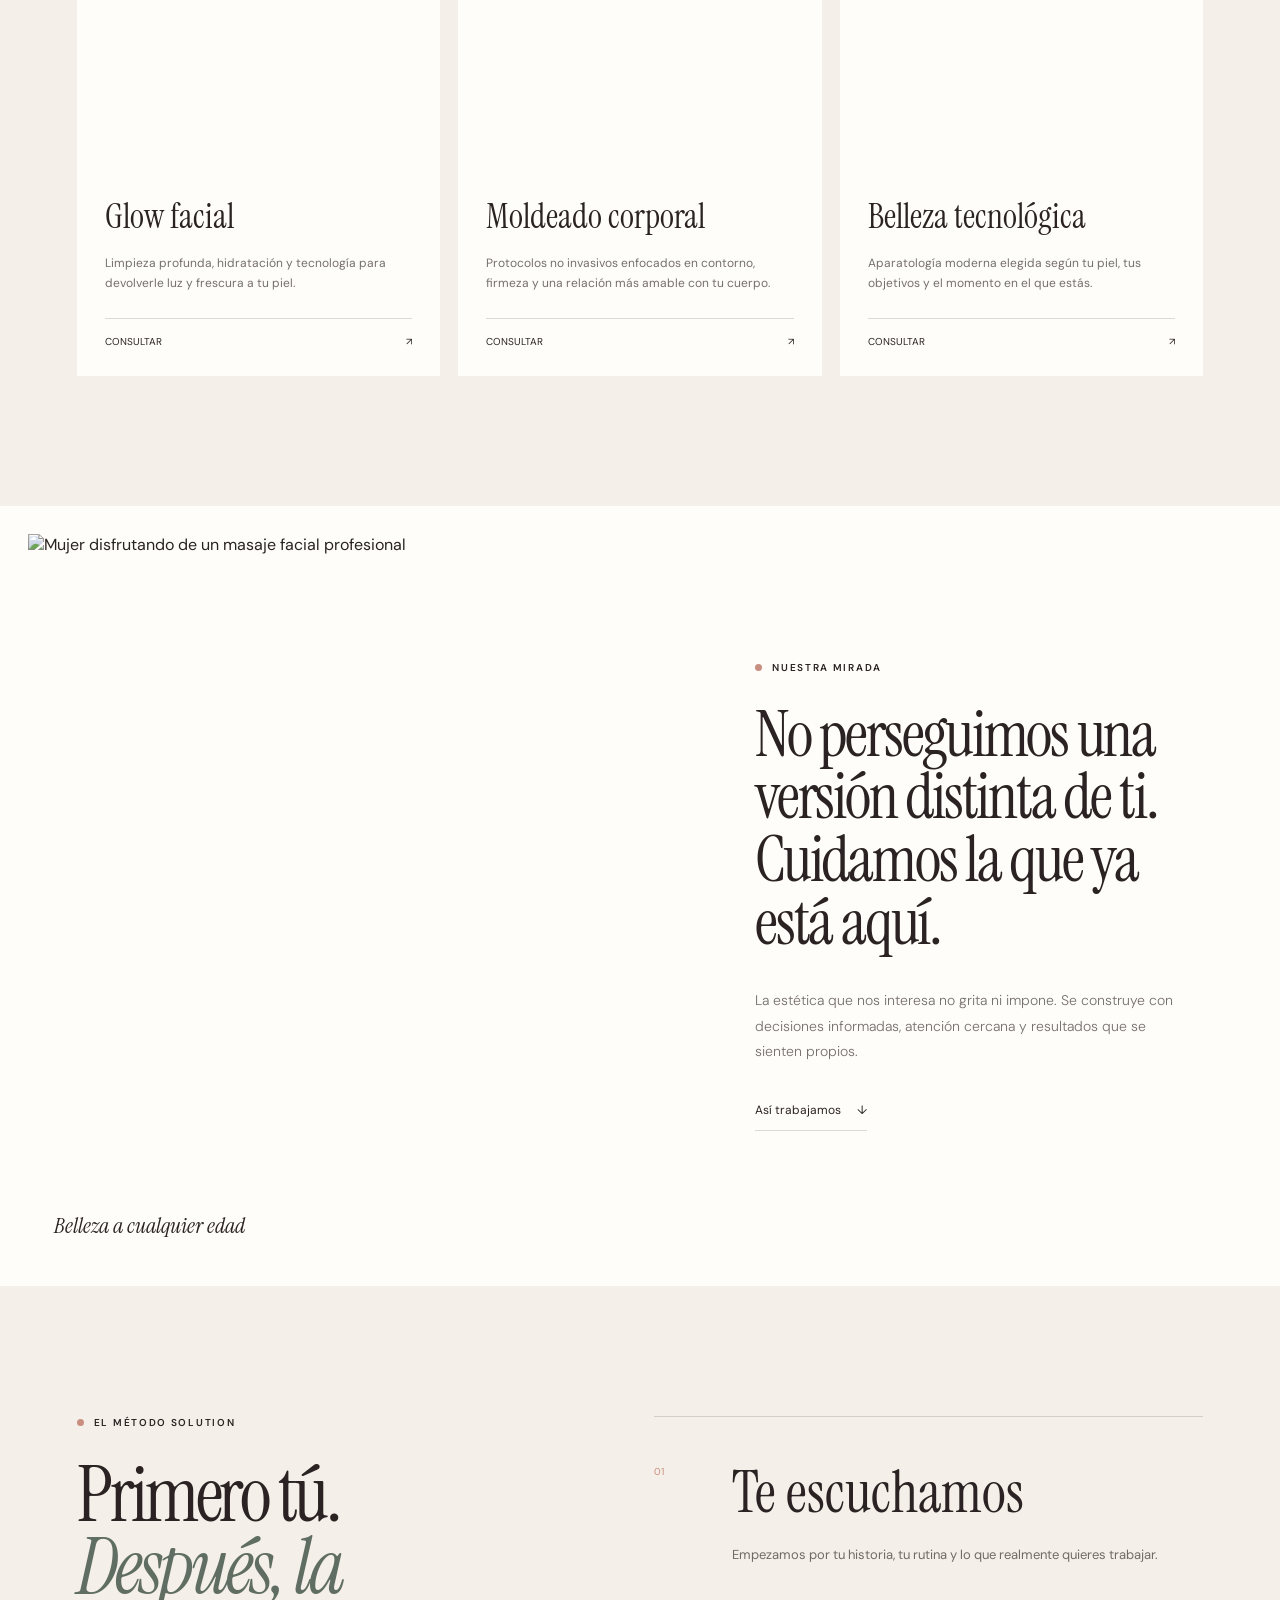
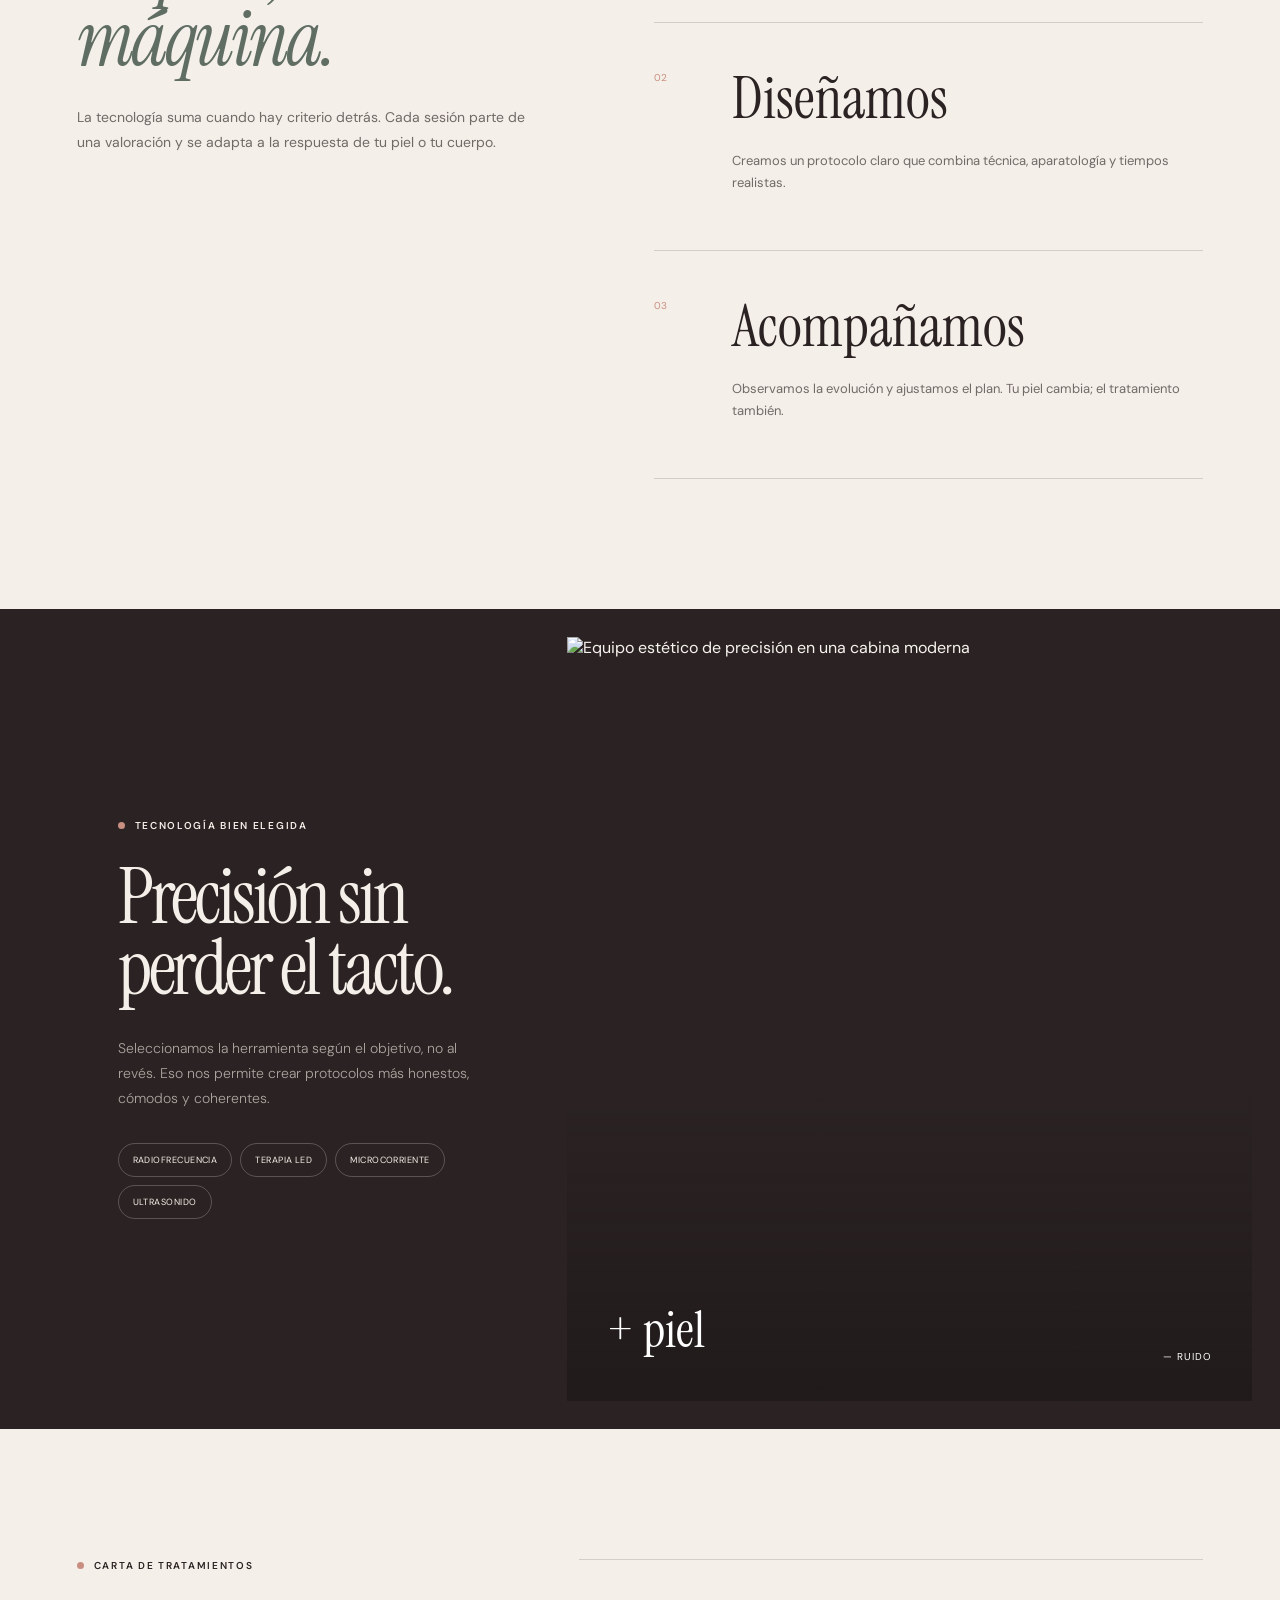
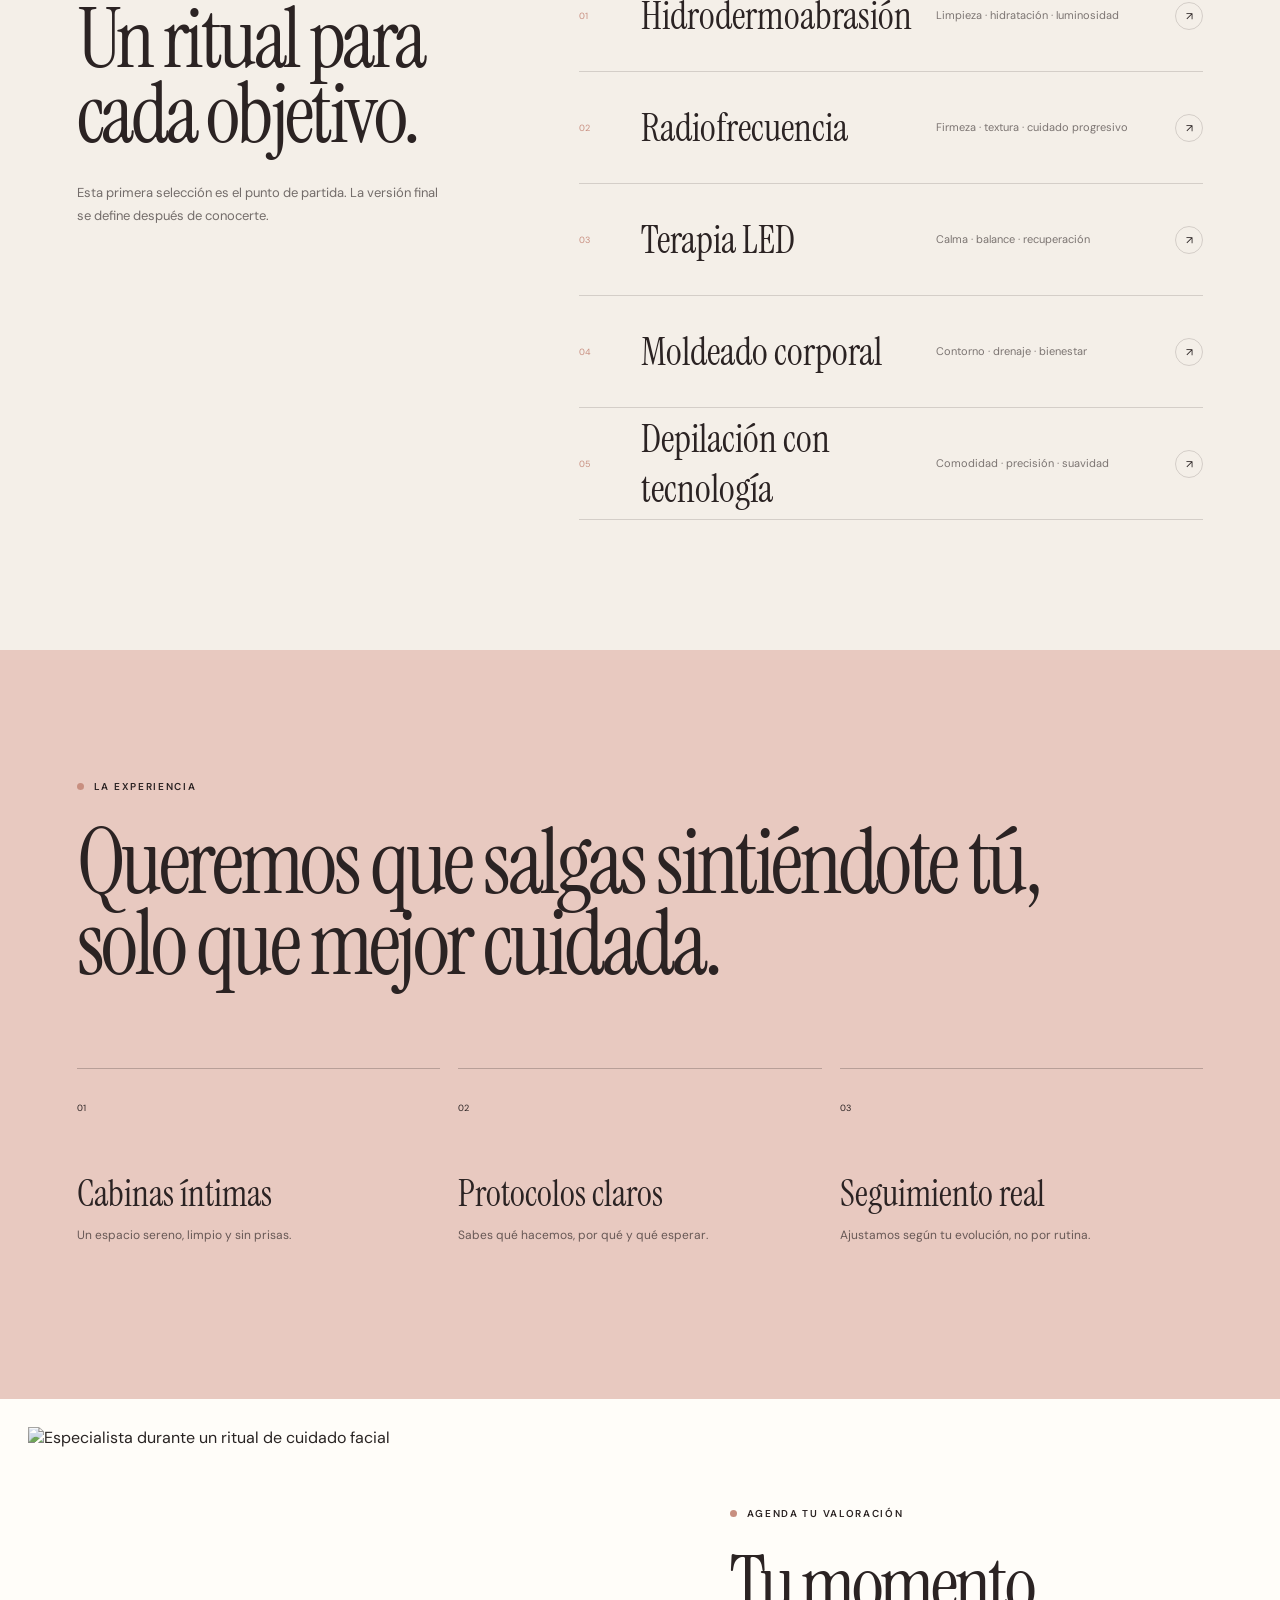
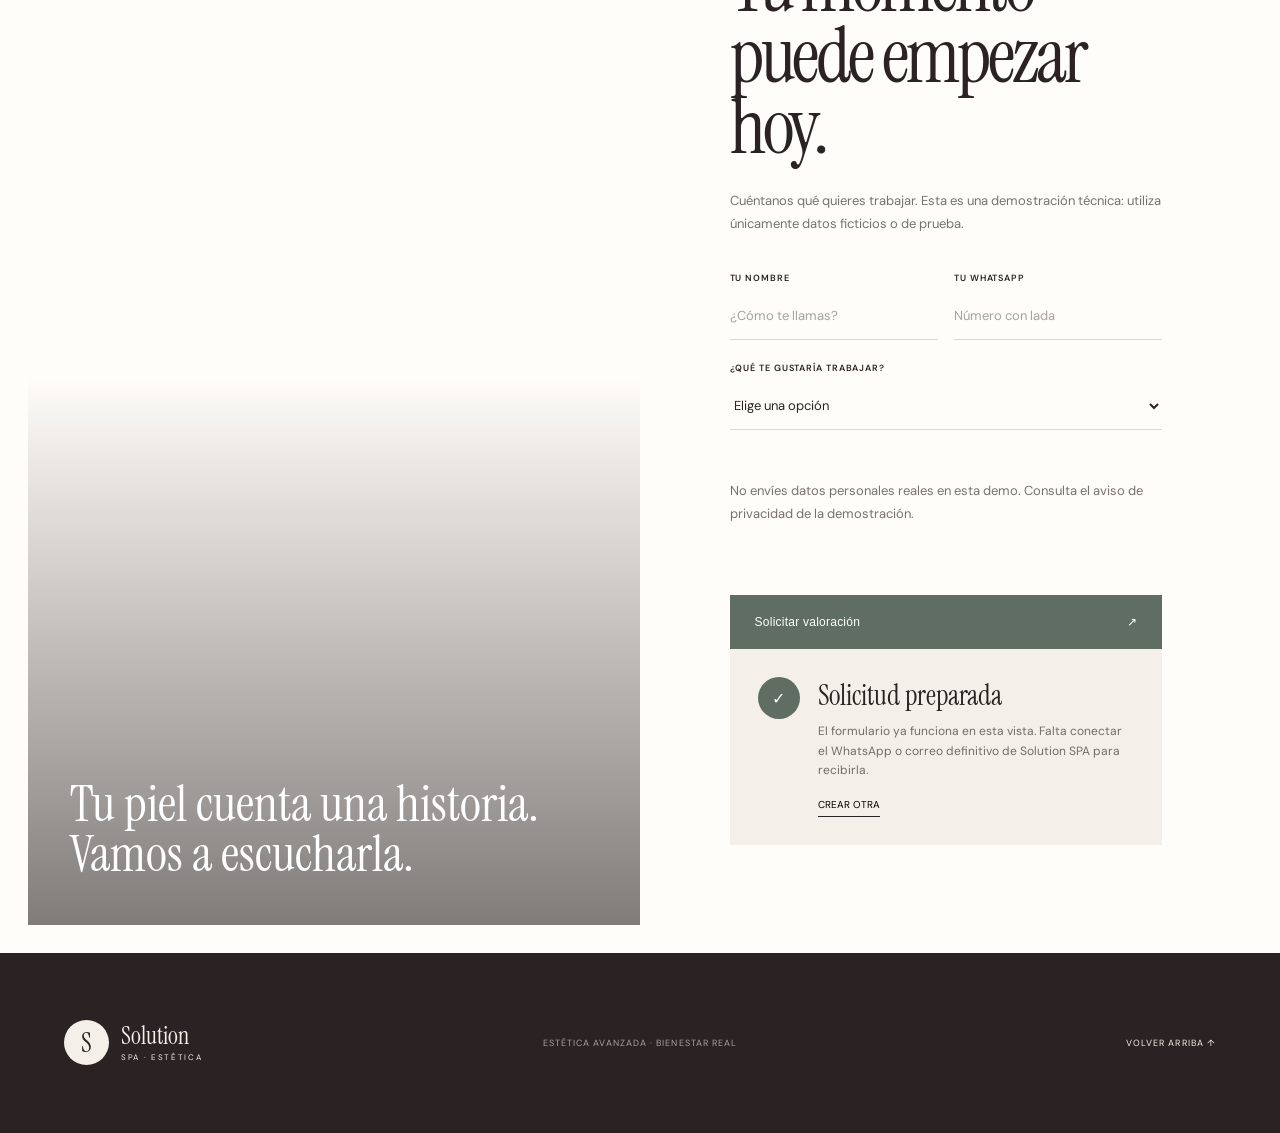
==== commit f4e4350d: "Preserve public form layout with accessible labels" ====
--- a/index.html
+++ b/index.html
@@ -342,22 +342,22 @@
           <form class="booking-form" id="booking-form">
             <label for="booking-name">
               <span>Tu nombre</span>
+              <input id="booking-name" name="name" type="text" placeholder="¿Cómo te llamas?" required />
             </label>
-            <input id="booking-name" name="name" type="text" placeholder="¿Cómo te llamas?" required />
             <label for="booking-phone">
               <span>Tu WhatsApp</span>
+              <input id="booking-phone" name="phone" type="tel" placeholder="Número con lada" required />
             </label>
-            <input id="booking-phone" name="phone" type="tel" placeholder="Número con lada" required />
             <label class="full-field" for="booking-interest">
               <span>¿Qué te gustaría trabajar?</span>
+              <select id="booking-interest" name="interest" required>
+                <option value="" selected disabled>Elige una opción</option>
+                <option>Rostro y piel</option>
+                <option>Moldeado corporal</option>
+                <option>Depilación</option>
+                <option>Quiero una recomendación</option>
+              </select>
             </label>
-            <select class="full-field" id="booking-interest" name="interest" required>
-              <option value="" selected disabled>Elige una opción</option>
-              <option>Rostro y piel</option>
-              <option>Moldeado corporal</option>
-              <option>Depilación</option>
-              <option>Quiero una recomendación</option>
-            </select>
             <p class="contact-intro full-field">No envíes datos personales reales en esta demo. Consulta el <a href="privacy.html">aviso de privacidad de la demostración</a>.</p>
             <button class="button button-contact full-field" type="submit">
               Solicitar valoración <span aria-hidden="true">↗</span>
@@ -383,7 +383,6 @@
           <span class="brand-copy"><strong>Solution</strong><small>SPA · ESTÉTICA</small></span>
         </a>
         <p>Estética avanzada · Bienestar real</p>
-        <a href="privacy.html">Privacidad</a>
         <a href="#inicio">Volver arriba ↑</a>
       </footer>
     </main>
